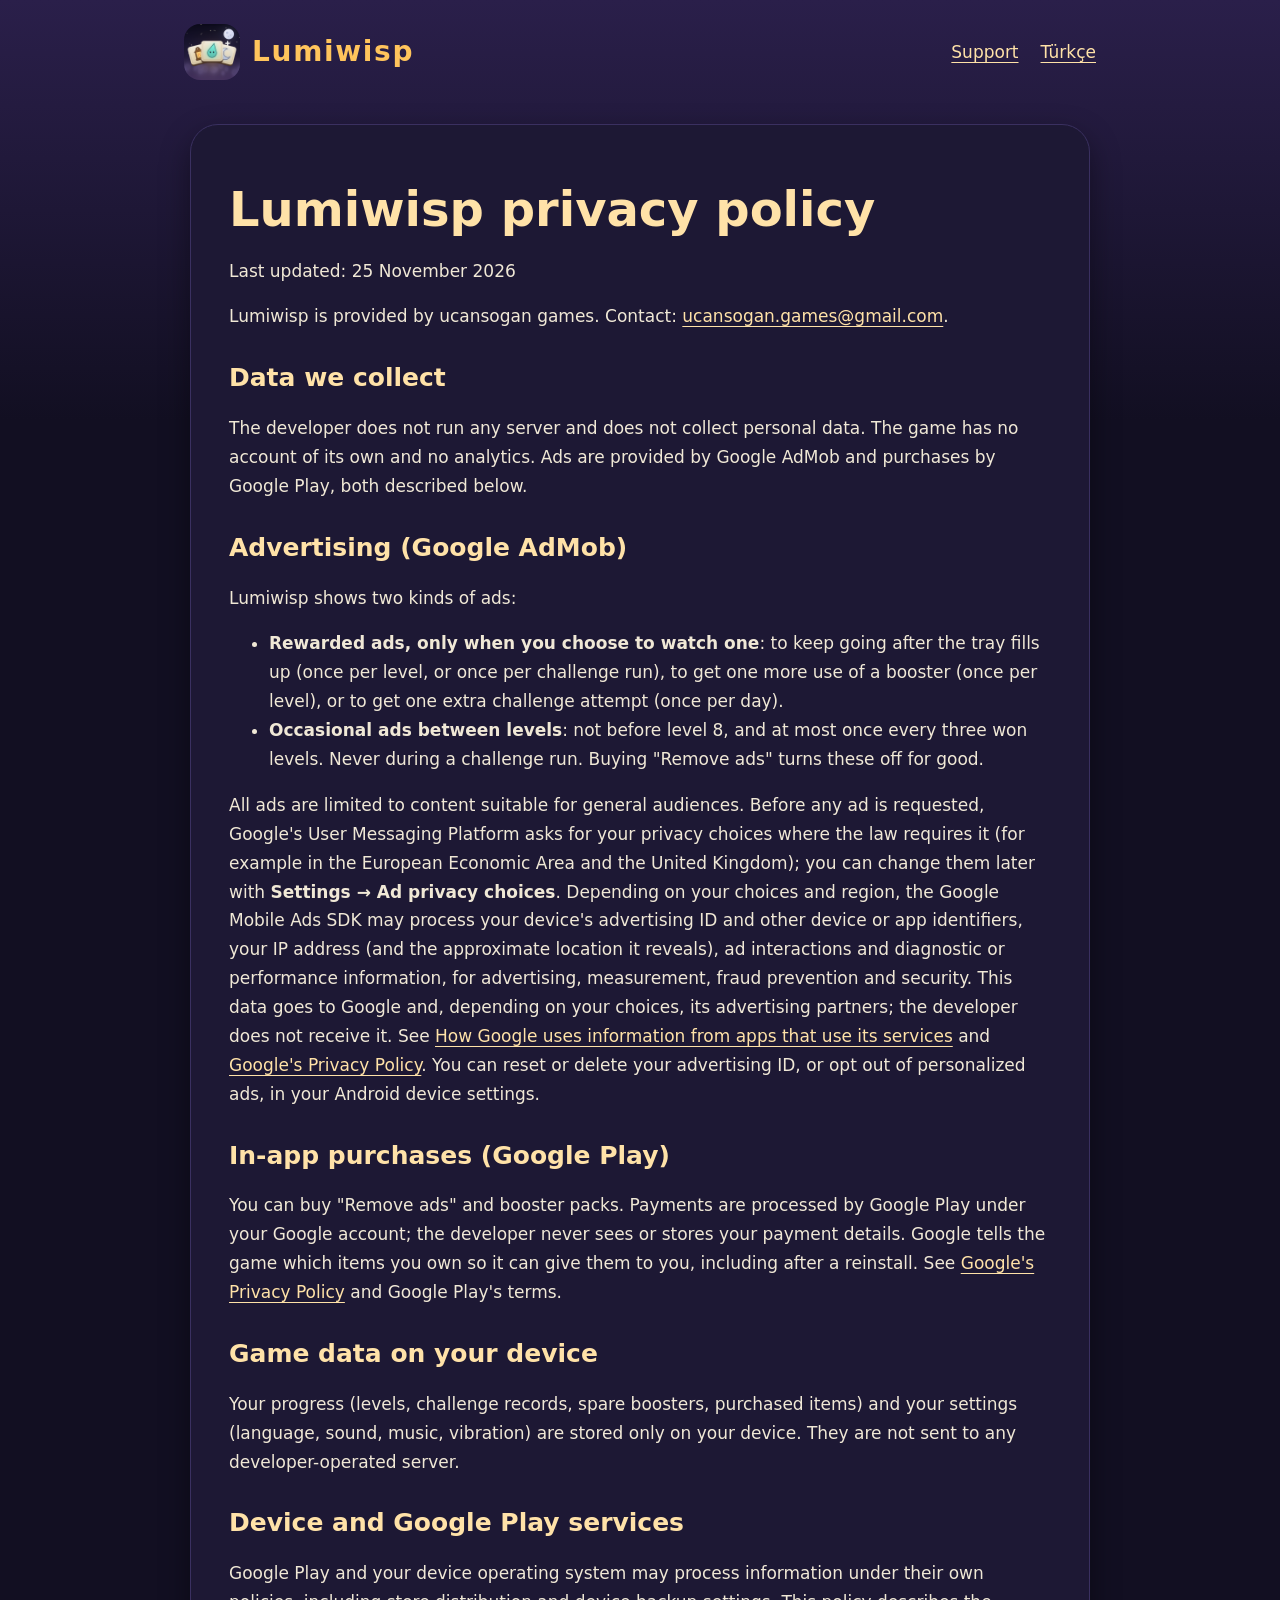
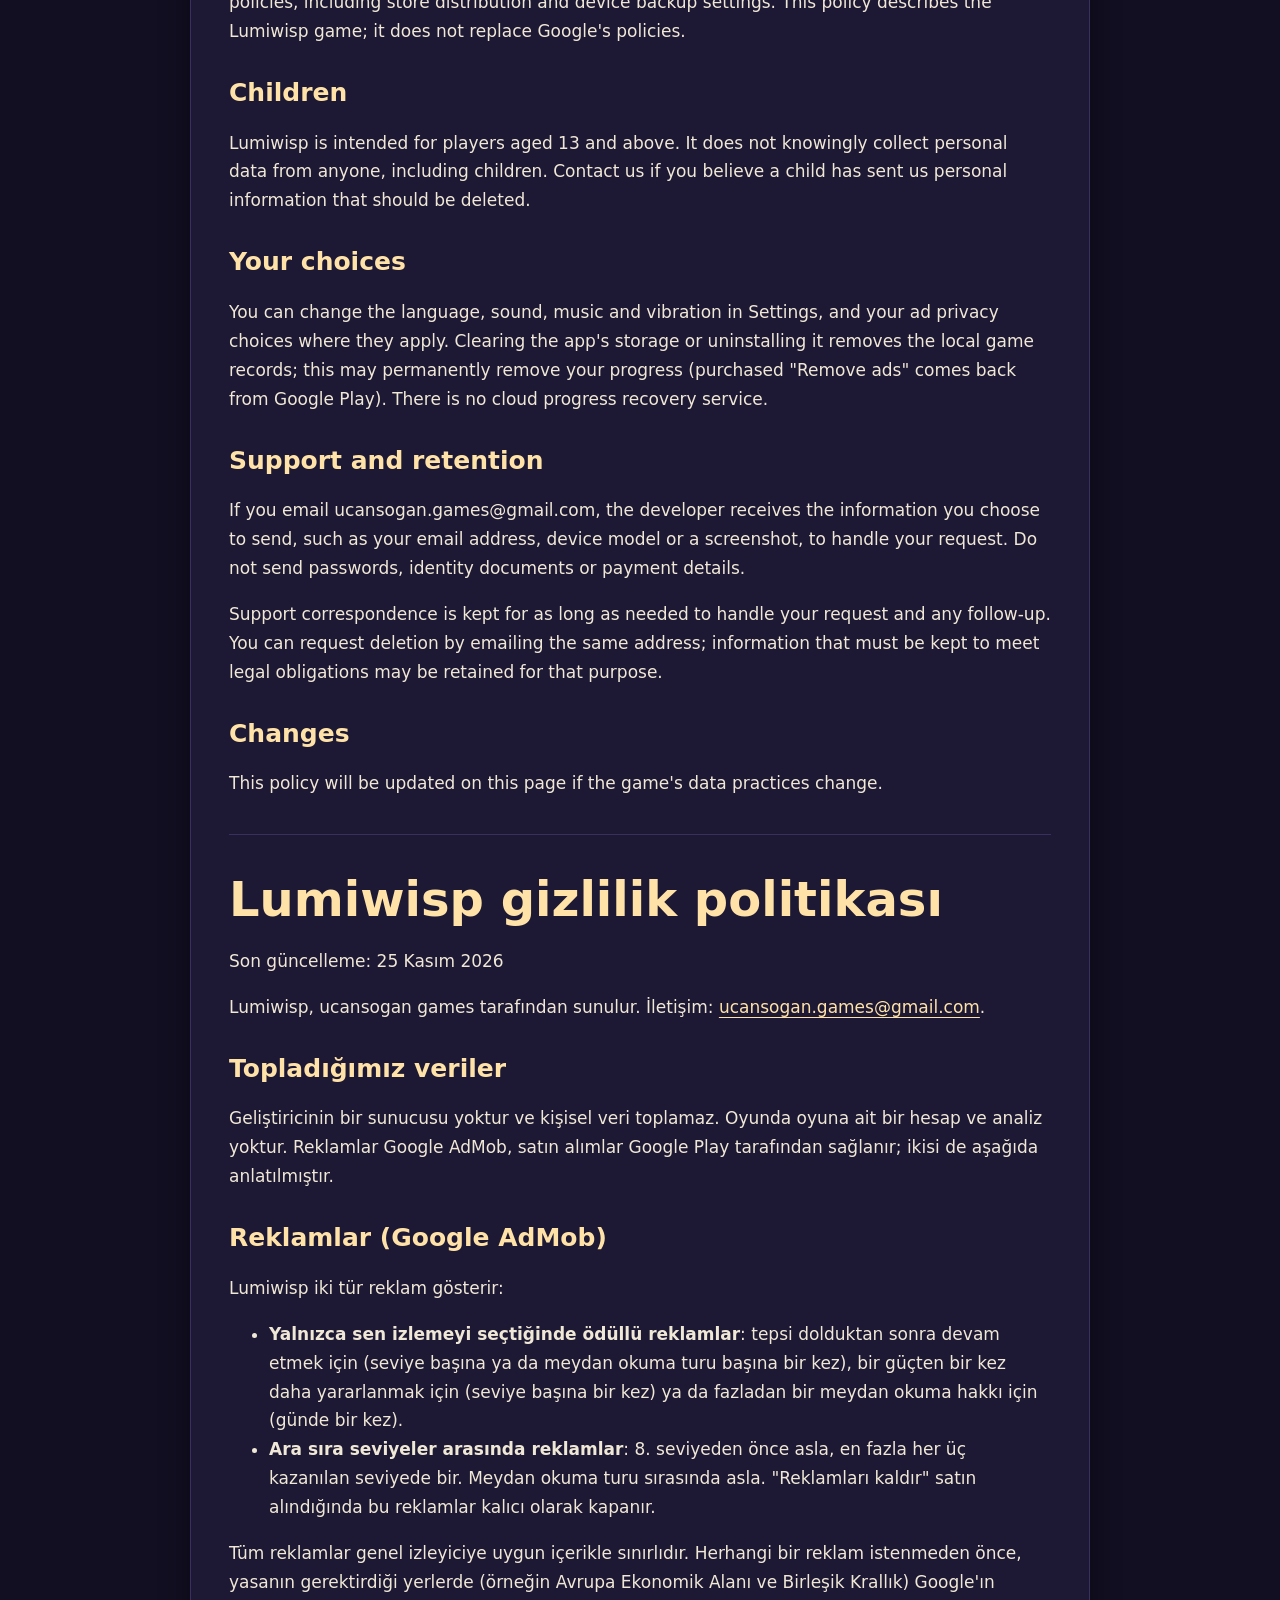
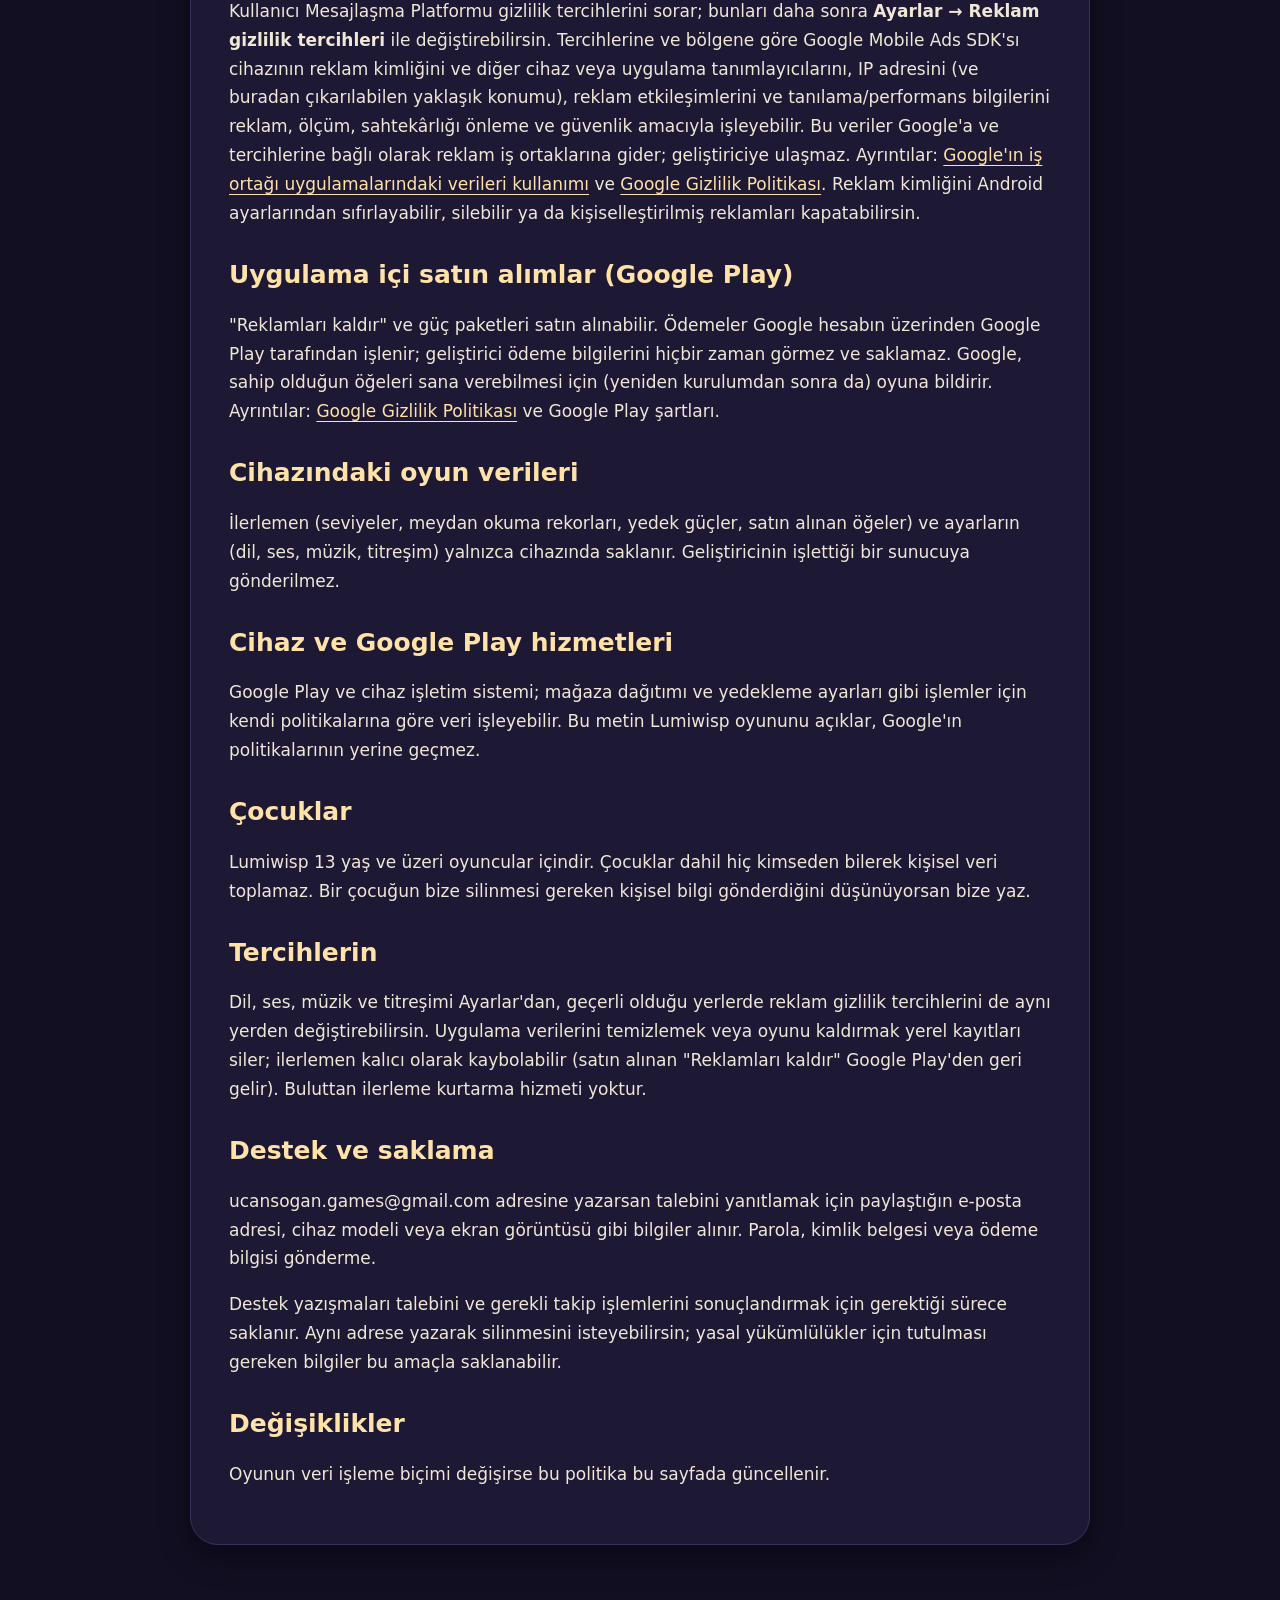
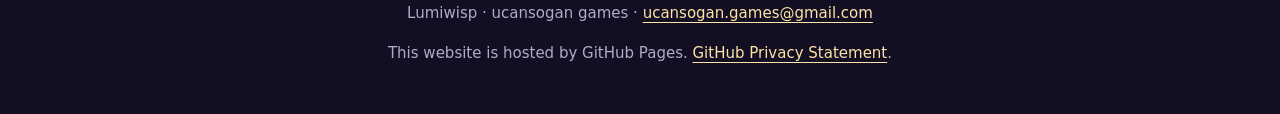
==== privacy.html @ 44077b7b "first commit" ====
<!doctype html>
<html lang="en"><head><meta charset="utf-8"><meta name="viewport" content="width=device-width,initial-scale=1"><title>Lumiwisp — Privacy Policy / Gizlilik</title><link rel="stylesheet" href="styles.css"><link rel="icon" type="image/png" href="icon.png"></head>
<body><header><a class="brand" href="index.html"><img src="icon.png" alt="" width="56" height="56">Lumiwisp</a><nav aria-label="Main"><a href="index.html">Support</a><a href="#turkce" lang="tr">Türkçe</a></nav></header><main>

<h1>Lumiwisp privacy policy</h1><p>Last updated: 25 November 2026</p>
<p>Lumiwisp is provided by ucansogan games. Contact: <a href="mailto:ucansogan.games@gmail.com">ucansogan.games@gmail.com</a>.</p>
<h2>Data we collect</h2><p>The developer does not run any server and does not collect personal data. The game has no account of its own and no analytics. Ads are provided by Google AdMob and purchases by Google Play, both described below.</p>
<h2>Advertising (Google AdMob)</h2><p>Lumiwisp shows two kinds of ads:</p>
<ul><li><strong>Rewarded ads, only when you choose to watch one</strong>: to keep going after the tray fills up (once per level, or once per challenge run), to get one more use of a booster (once per level), or to get one extra challenge attempt (once per day).</li>
<li><strong>Occasional ads between levels</strong>: not before level 8, and at most once every three won levels. Never during a challenge run. Buying "Remove ads" turns these off for good.</li></ul>
<p>All ads are limited to content suitable for general audiences. Before any ad is requested, Google's User Messaging Platform asks for your privacy choices where the law requires it (for example in the European Economic Area and the United Kingdom); you can change them later with <strong>Settings → Ad privacy choices</strong>. Depending on your choices and region, the Google Mobile Ads SDK may process your device's advertising ID and other device or app identifiers, your IP address (and the approximate location it reveals), ad interactions and diagnostic or performance information, for advertising, measurement, fraud prevention and security. This data goes to Google and, depending on your choices, its advertising partners; the developer does not receive it. See <a href="https://policies.google.com/technologies/partner-sites">How Google uses information from apps that use its services</a> and <a href="https://policies.google.com/privacy">Google's Privacy Policy</a>. You can reset or delete your advertising ID, or opt out of personalized ads, in your Android device settings.</p>
<h2>In-app purchases (Google Play)</h2><p>You can buy "Remove ads" and booster packs. Payments are processed by Google Play under your Google account; the developer never sees or stores your payment details. Google tells the game which items you own so it can give them to you, including after a reinstall. See <a href="https://policies.google.com/privacy">Google's Privacy Policy</a> and Google Play's terms.</p>
<h2>Game data on your device</h2><p>Your progress (levels, challenge records, spare boosters, purchased items) and your settings (language, sound, music, vibration) are stored only on your device. They are not sent to any developer-operated server.</p>
<h2>Device and Google Play services</h2><p>Google Play and your device operating system may process information under their own policies, including store distribution and device backup settings. This policy describes the Lumiwisp game; it does not replace Google's policies.</p>
<h2>Children</h2><p>Lumiwisp is intended for players aged 13 and above. It does not knowingly collect personal data from anyone, including children. Contact us if you believe a child has sent us personal information that should be deleted.</p>
<h2>Your choices</h2><p>You can change the language, sound, music and vibration in Settings, and your ad privacy choices where they apply. Clearing the app's storage or uninstalling it removes the local game records; this may permanently remove your progress (purchased "Remove ads" comes back from Google Play). There is no cloud progress recovery service.</p>
<h2>Support and retention</h2><p>If you email ucansogan.games@gmail.com, the developer receives the information you choose to send, such as your email address, device model or a screenshot, to handle your request. Do not send passwords, identity documents or payment details.</p>
<p>Support correspondence is kept for as long as needed to handle your request and any follow-up. You can request deletion by emailing the same address; information that must be kept to meet legal obligations may be retained for that purpose.</p>
<h2>Changes</h2><p>This policy will be updated on this page if the game's data practices change.</p>
<hr>
<section id="turkce" lang="tr"><h1>Lumiwisp gizlilik politikası</h1><p>Son güncelleme: 25 Kasım 2026</p>
<p>Lumiwisp, ucansogan games tarafından sunulur. İletişim: <a href="mailto:ucansogan.games@gmail.com">ucansogan.games@gmail.com</a>.</p>
<h2>Topladığımız veriler</h2><p>Geliştiricinin bir sunucusu yoktur ve kişisel veri toplamaz. Oyunda oyuna ait bir hesap ve analiz yoktur. Reklamlar Google AdMob, satın alımlar Google Play tarafından sağlanır; ikisi de aşağıda anlatılmıştır.</p>
<h2>Reklamlar (Google AdMob)</h2><p>Lumiwisp iki tür reklam gösterir:</p>
<ul><li><strong>Yalnızca sen izlemeyi seçtiğinde ödüllü reklamlar</strong>: tepsi dolduktan sonra devam etmek için (seviye başına ya da meydan okuma turu başına bir kez), bir güçten bir kez daha yararlanmak için (seviye başına bir kez) ya da fazladan bir meydan okuma hakkı için (günde bir kez).</li>
<li><strong>Ara sıra seviyeler arasında reklamlar</strong>: 8. seviyeden önce asla, en fazla her üç kazanılan seviyede bir. Meydan okuma turu sırasında asla. "Reklamları kaldır" satın alındığında bu reklamlar kalıcı olarak kapanır.</li></ul>
<p>Tüm reklamlar genel izleyiciye uygun içerikle sınırlıdır. Herhangi bir reklam istenmeden önce, yasanın gerektirdiği yerlerde (örneğin Avrupa Ekonomik Alanı ve Birleşik Krallık) Google'ın Kullanıcı Mesajlaşma Platformu gizlilik tercihlerini sorar; bunları daha sonra <strong>Ayarlar → Reklam gizlilik tercihleri</strong> ile değiştirebilirsin. Tercihlerine ve bölgene göre Google Mobile Ads SDK'sı cihazının reklam kimliğini ve diğer cihaz veya uygulama tanımlayıcılarını, IP adresini (ve buradan çıkarılabilen yaklaşık konumu), reklam etkileşimlerini ve tanılama/performans bilgilerini reklam, ölçüm, sahtekârlığı önleme ve güvenlik amacıyla işleyebilir. Bu veriler Google'a ve tercihlerine bağlı olarak reklam iş ortaklarına gider; geliştiriciye ulaşmaz. Ayrıntılar: <a href="https://policies.google.com/technologies/partner-sites?hl=tr">Google'ın iş ortağı uygulamalarındaki verileri kullanımı</a> ve <a href="https://policies.google.com/privacy?hl=tr">Google Gizlilik Politikası</a>. Reklam kimliğini Android ayarlarından sıfırlayabilir, silebilir ya da kişiselleştirilmiş reklamları kapatabilirsin.</p>
<h2>Uygulama içi satın alımlar (Google Play)</h2><p>"Reklamları kaldır" ve güç paketleri satın alınabilir. Ödemeler Google hesabın üzerinden Google Play tarafından işlenir; geliştirici ödeme bilgilerini hiçbir zaman görmez ve saklamaz. Google, sahip olduğun öğeleri sana verebilmesi için (yeniden kurulumdan sonra da) oyuna bildirir. Ayrıntılar: <a href="https://policies.google.com/privacy?hl=tr">Google Gizlilik Politikası</a> ve Google Play şartları.</p>
<h2>Cihazındaki oyun verileri</h2><p>İlerlemen (seviyeler, meydan okuma rekorları, yedek güçler, satın alınan öğeler) ve ayarların (dil, ses, müzik, titreşim) yalnızca cihazında saklanır. Geliştiricinin işlettiği bir sunucuya gönderilmez.</p>
<h2>Cihaz ve Google Play hizmetleri</h2><p>Google Play ve cihaz işletim sistemi; mağaza dağıtımı ve yedekleme ayarları gibi işlemler için kendi politikalarına göre veri işleyebilir. Bu metin Lumiwisp oyununu açıklar, Google'ın politikalarının yerine geçmez.</p>
<h2>Çocuklar</h2><p>Lumiwisp 13 yaş ve üzeri oyuncular içindir. Çocuklar dahil hiç kimseden bilerek kişisel veri toplamaz. Bir çocuğun bize silinmesi gereken kişisel bilgi gönderdiğini düşünüyorsan bize yaz.</p>
<h2>Tercihlerin</h2><p>Dil, ses, müzik ve titreşimi Ayarlar'dan, geçerli olduğu yerlerde reklam gizlilik tercihlerini de aynı yerden değiştirebilirsin. Uygulama verilerini temizlemek veya oyunu kaldırmak yerel kayıtları siler; ilerlemen kalıcı olarak kaybolabilir (satın alınan "Reklamları kaldır" Google Play'den geri gelir). Buluttan ilerleme kurtarma hizmeti yoktur.</p>
<h2>Destek ve saklama</h2><p>ucansogan.games@gmail.com adresine yazarsan talebini yanıtlamak için paylaştığın e-posta adresi, cihaz modeli veya ekran görüntüsü gibi bilgiler alınır. Parola, kimlik belgesi veya ödeme bilgisi gönderme.</p>
<p>Destek yazışmaları talebini ve gerekli takip işlemlerini sonuçlandırmak için gerektiği sürece saklanır. Aynı adrese yazarak silinmesini isteyebilirsin; yasal yükümlülükler için tutulması gereken bilgiler bu amaçla saklanabilir.</p>
<h2>Değişiklikler</h2><p>Oyunun veri işleme biçimi değişirse bu politika bu sayfada güncellenir.</p></section>
</main><footer><p>Lumiwisp · ucansogan games · <a href="mailto:ucansogan.games@gmail.com">ucansogan.games@gmail.com</a></p><p>This website is hosted by GitHub Pages. <a href="https://docs.github.com/en/site-policy/privacy-policies/github-general-privacy-statement">GitHub Privacy Statement</a>.</p></footer></body></html>
---- styles.css ----
:root{color-scheme:dark;--ink:#f0e8d6;--lantern:#ffc45c;--light:#ffe2a8;--wisp:#6fe3d0;--night:#120f22;--dusk:#2a1f4a;--panel:#1d1834}
*{box-sizing:border-box}
body{margin:0;background:linear-gradient(180deg,var(--dusk),var(--night) 420px) var(--night);color:var(--ink);font:17px/1.7 system-ui,-apple-system,BlinkMacSystemFont,"Segoe UI",sans-serif}
a{color:var(--light);text-underline-offset:4px}
a:focus-visible{outline:3px solid var(--light);outline-offset:5px;border-radius:3px}
header{max-width:960px;margin:auto;padding:24px;display:flex;justify-content:space-between;align-items:center;gap:20px;flex-wrap:wrap}
.brand{display:flex;align-items:center;gap:12px;text-decoration:none;font-size:28px;font-weight:800;letter-spacing:.06em;color:var(--lantern)}
.brand img{width:56px;height:56px;border-radius:16px}
nav{display:flex;gap:22px;flex-wrap:wrap}
main{max-width:900px;margin:20px auto 56px;padding:38px;background:var(--panel);border:1px solid #3a3060;border-radius:28px;box-shadow:0 12px 30px #0006}
.hero{text-align:center;padding:24px 0}
.hero img{width:176px;height:176px;border-radius:36px;box-shadow:0 0 44px #6fe3d044}
.eyebrow{font-size:14px;letter-spacing:.1em;font-weight:750;text-transform:uppercase;color:var(--wisp)}
h1,h2{line-height:1.2;color:var(--light)}
h1{font-size:clamp(32px,6vw,48px);margin:18px 0}
h2{font-size:25px;margin-top:32px}
.lead{font-size:21px;max-width:620px;margin:0 auto 24px}
.button{display:inline-block;margin:8px;padding:12px 24px;background:var(--lantern);color:var(--night);border-radius:16px;box-shadow:0 5px 0 #a8742a;font-weight:750;text-decoration:none}
.button.secondary{background:var(--dusk);color:var(--ink);box-shadow:0 5px 0 #17102e}
.note{background:#2a2348;border-left:4px solid var(--lantern);padding:16px 20px;border-radius:12px}
footer{max-width:900px;padding:0 24px 32px;margin:auto;text-align:center;color:#b2a9cc;font-size:15px}
hr{border:0;border-top:1px solid #3a3060;margin:36px 0}
html{scroll-behavior:smooth}
@media(prefers-reduced-motion:reduce){html{scroll-behavior:auto}}
@media(max-width:600px){header{padding:18px}main{margin:10px 12px 32px;padding:24px 20px;border-radius:22px}.hero{padding-top:12px}.brand{font-size:25px}nav{gap:15px}}
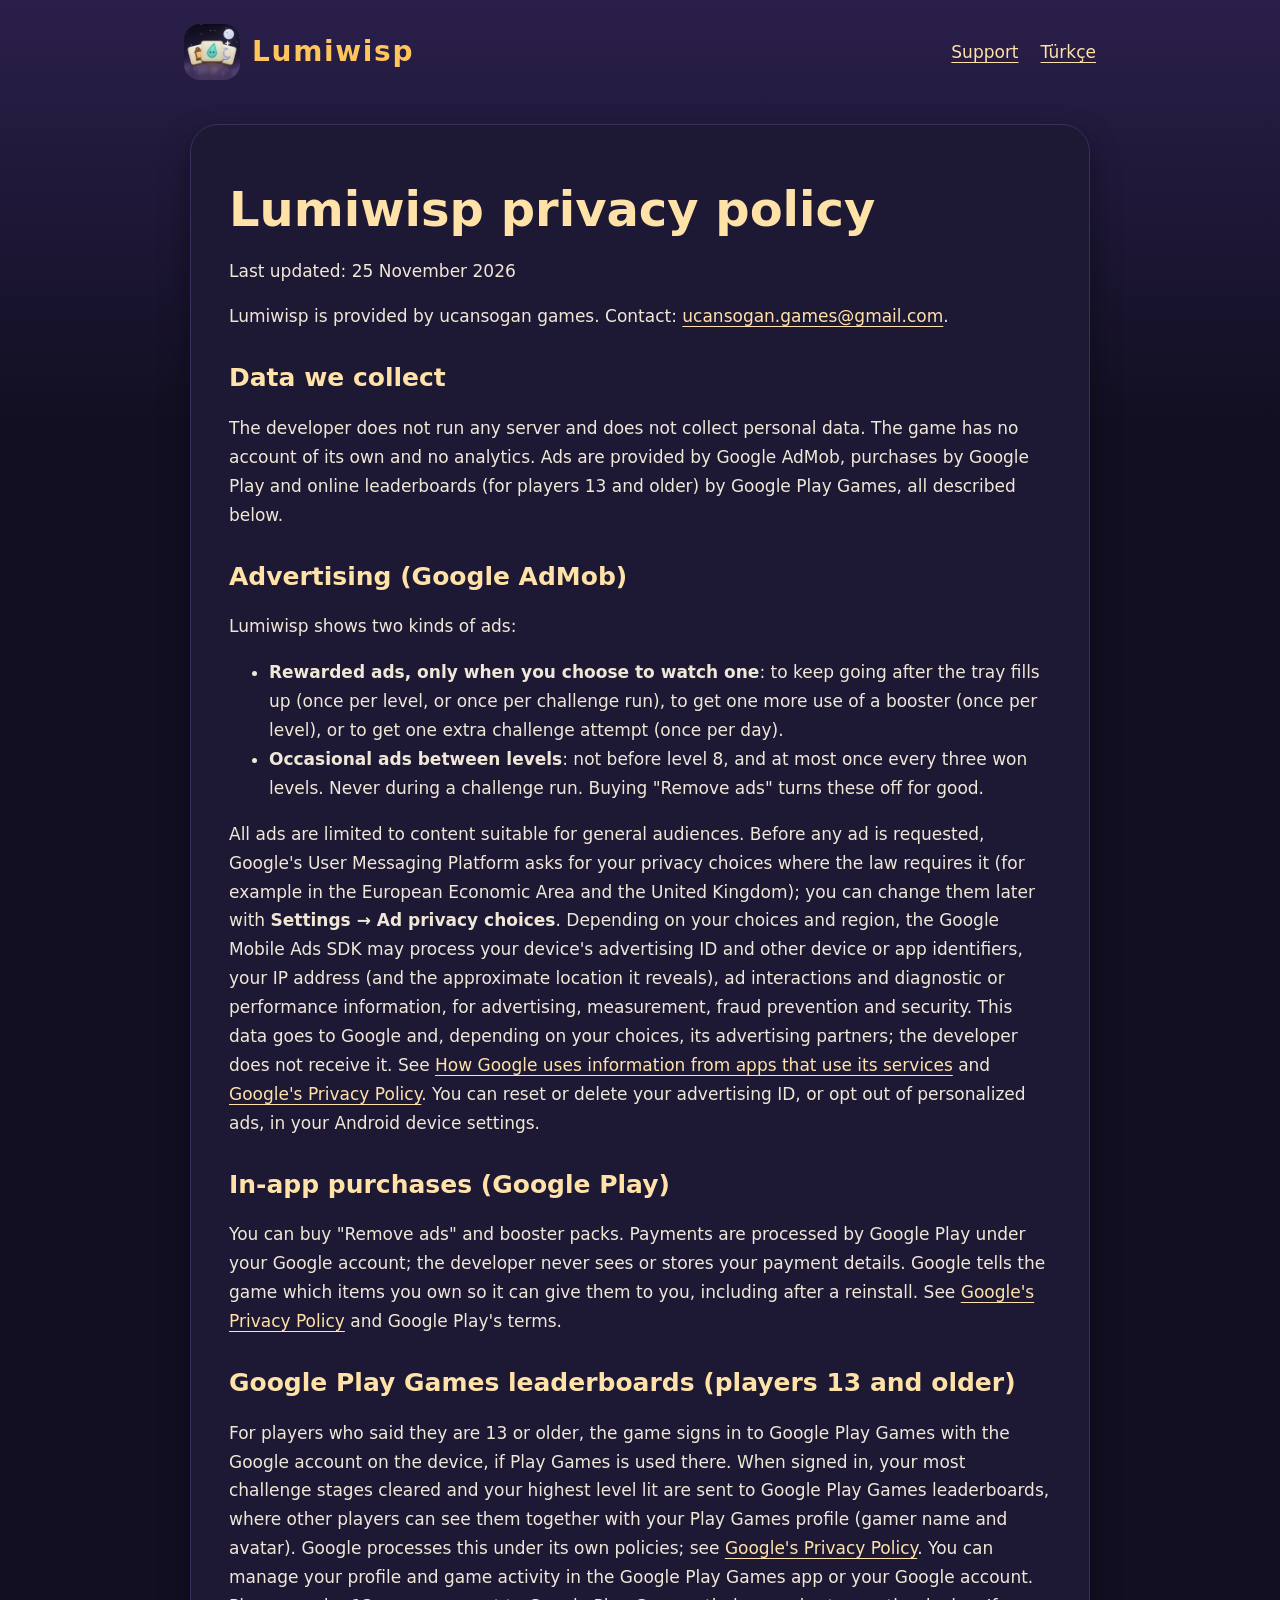
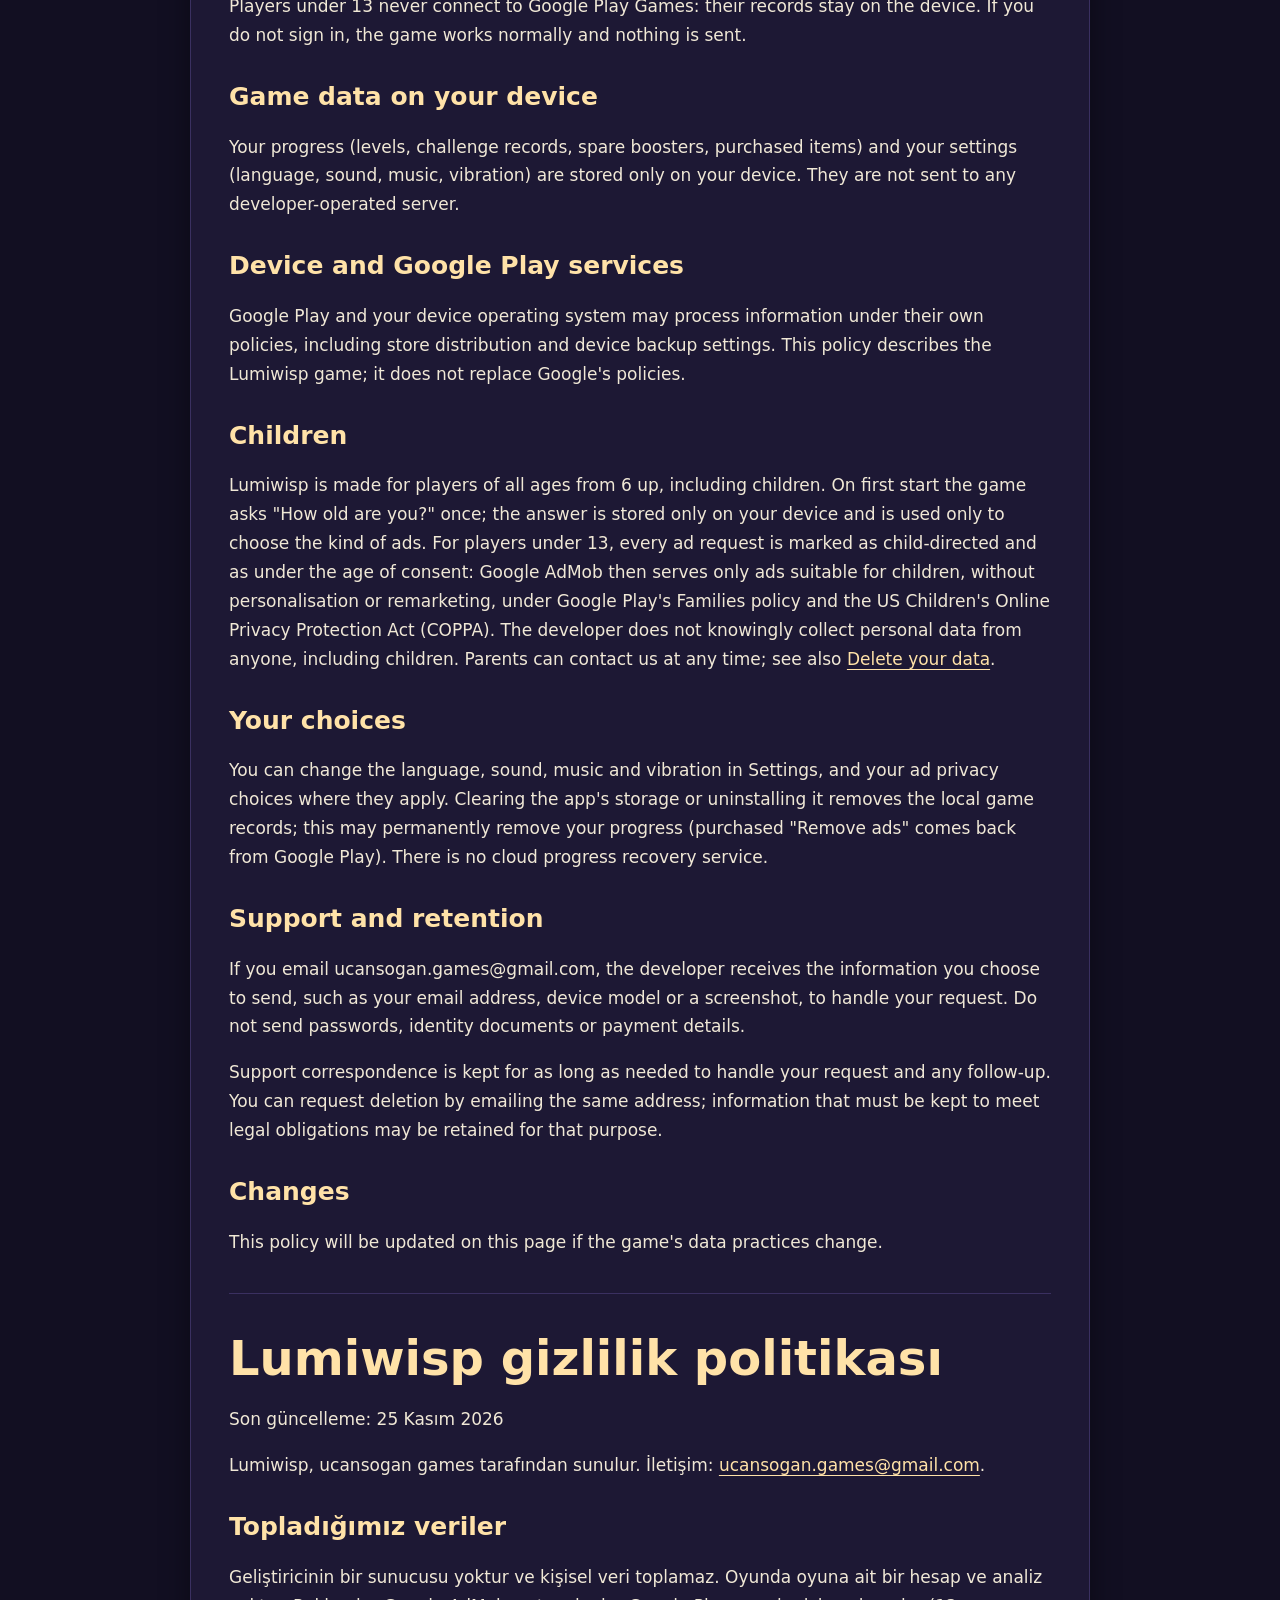
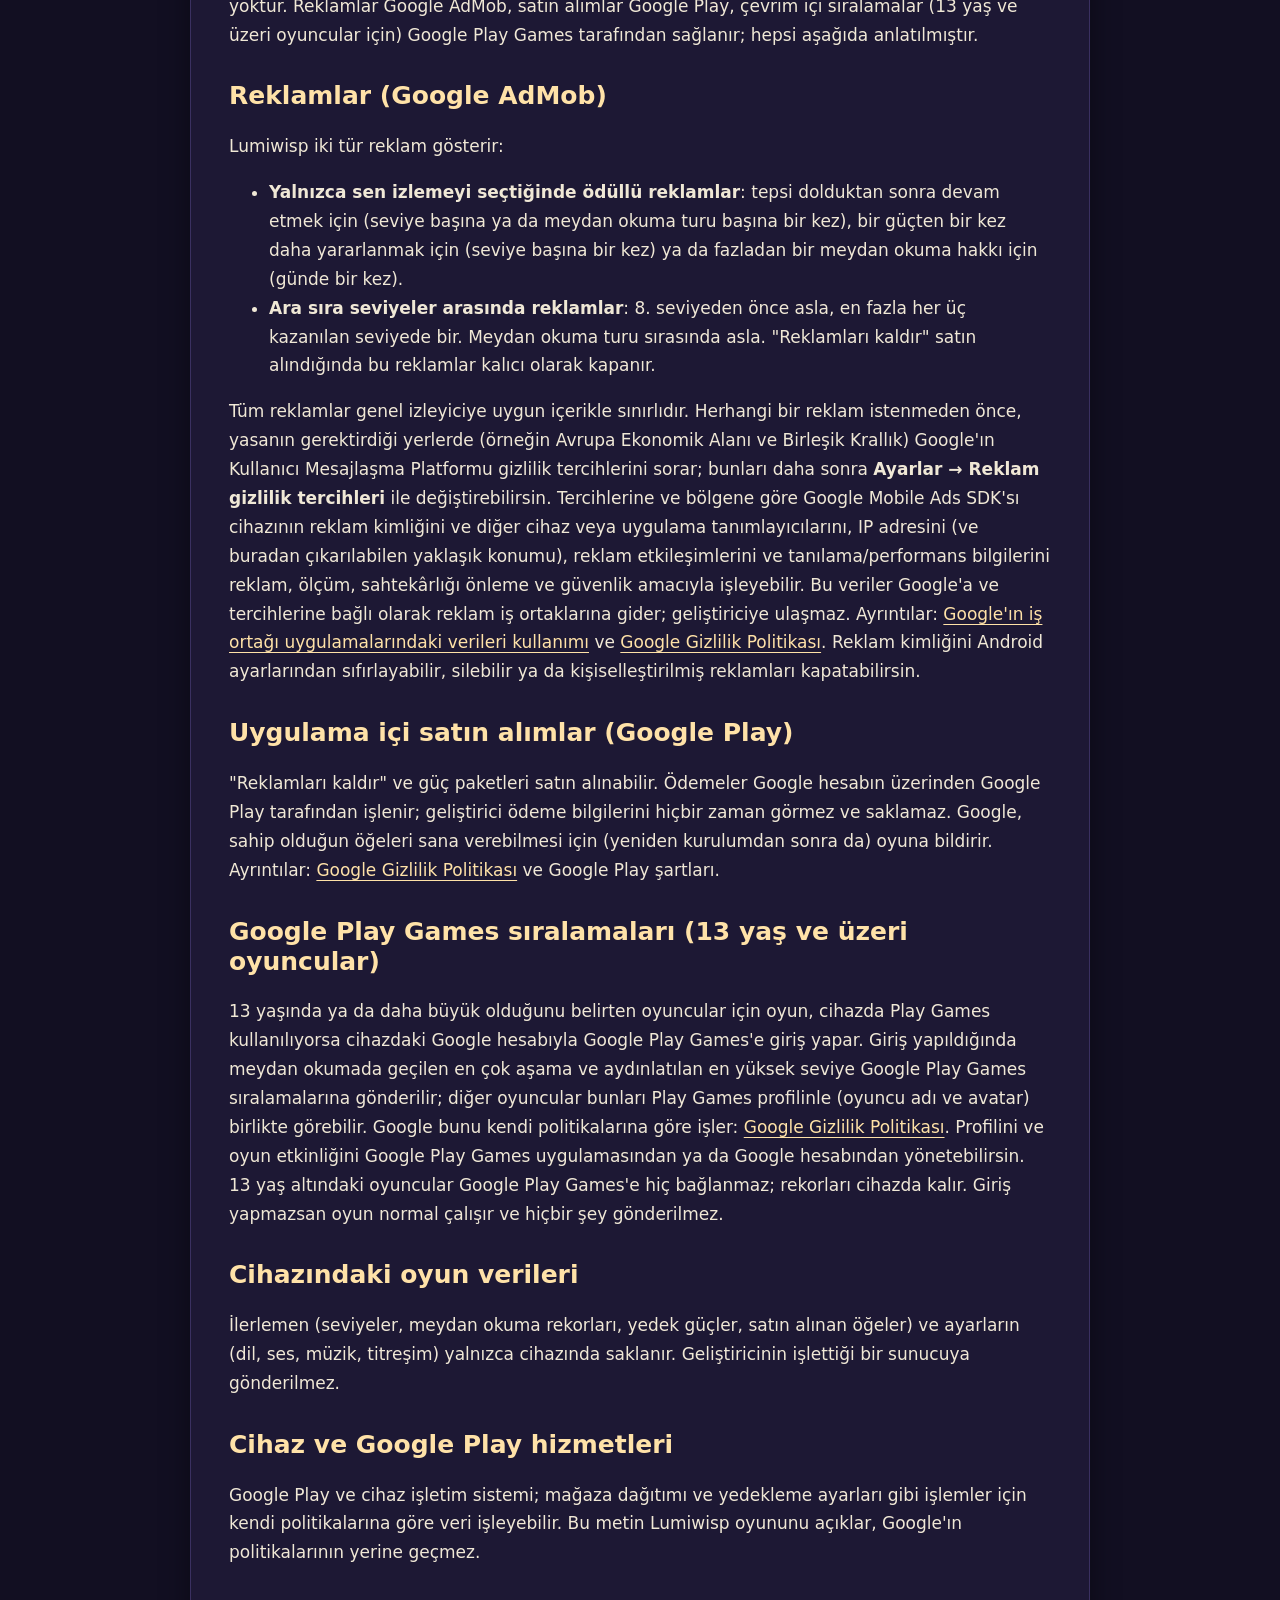
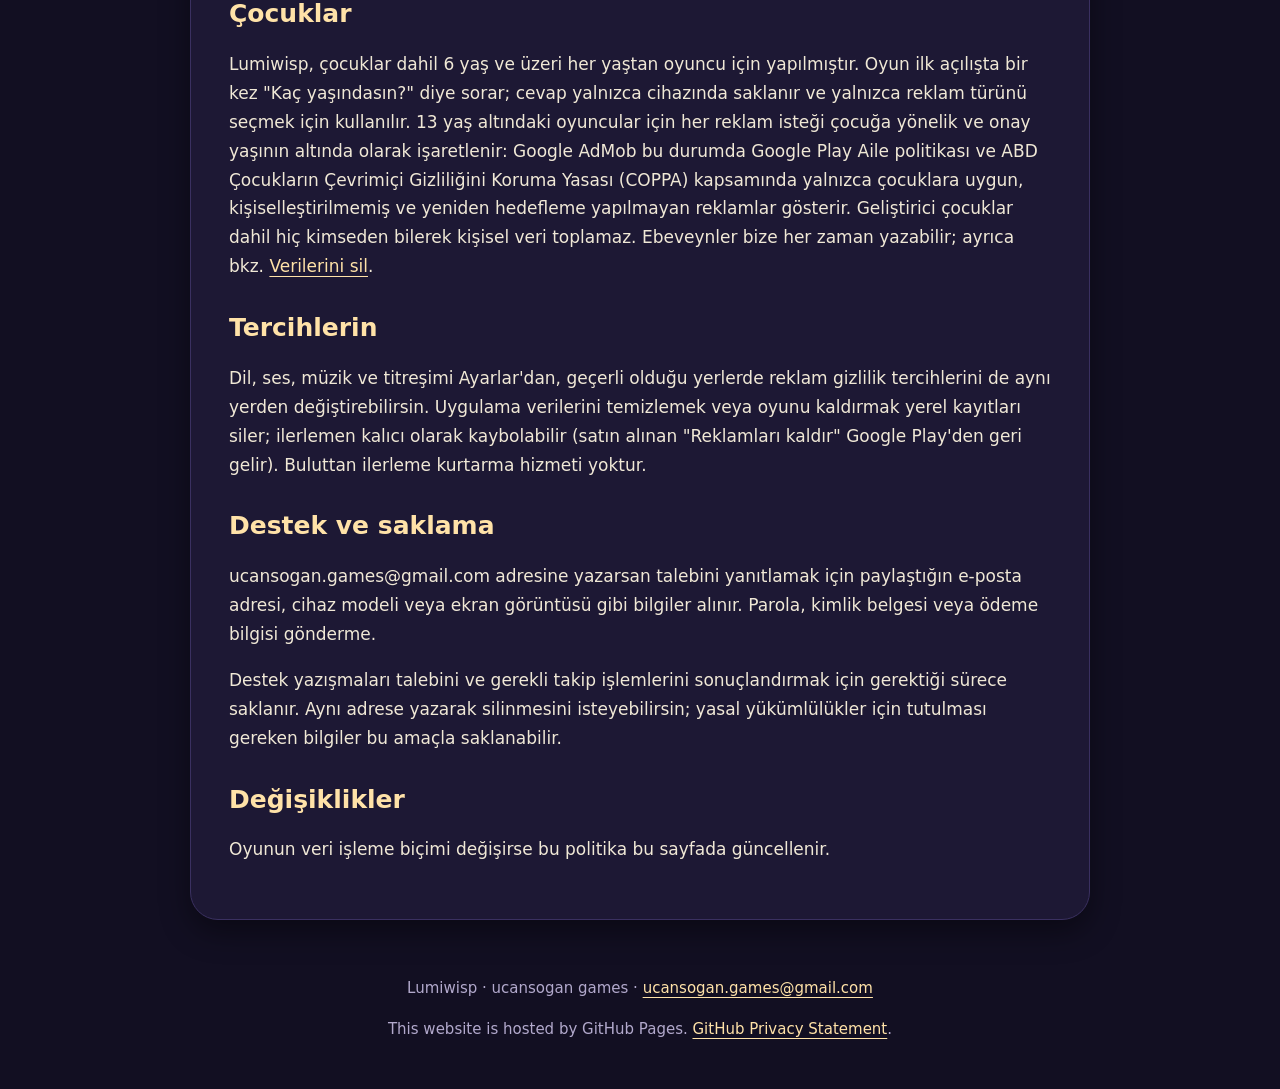
==== commit 0a9a478a: "update" ====
--- a/privacy.html
+++ b/privacy.html
@@ -4,15 +4,16 @@
 
 <h1>Lumiwisp privacy policy</h1><p>Last updated: 25 November 2026</p>
 <p>Lumiwisp is provided by ucansogan games. Contact: <a href="mailto:ucansogan.games@gmail.com">ucansogan.games@gmail.com</a>.</p>
-<h2>Data we collect</h2><p>The developer does not run any server and does not collect personal data. The game has no account of its own and no analytics. Ads are provided by Google AdMob and purchases by Google Play, both described below.</p>
+<h2>Data we collect</h2><p>The developer does not run any server and does not collect personal data. The game has no account of its own and no analytics. Ads are provided by Google AdMob, purchases by Google Play and online leaderboards (for players 13 and older) by Google Play Games, all described below.</p>
 <h2>Advertising (Google AdMob)</h2><p>Lumiwisp shows two kinds of ads:</p>
 <ul><li><strong>Rewarded ads, only when you choose to watch one</strong>: to keep going after the tray fills up (once per level, or once per challenge run), to get one more use of a booster (once per level), or to get one extra challenge attempt (once per day).</li>
 <li><strong>Occasional ads between levels</strong>: not before level 8, and at most once every three won levels. Never during a challenge run. Buying "Remove ads" turns these off for good.</li></ul>
 <p>All ads are limited to content suitable for general audiences. Before any ad is requested, Google's User Messaging Platform asks for your privacy choices where the law requires it (for example in the European Economic Area and the United Kingdom); you can change them later with <strong>Settings → Ad privacy choices</strong>. Depending on your choices and region, the Google Mobile Ads SDK may process your device's advertising ID and other device or app identifiers, your IP address (and the approximate location it reveals), ad interactions and diagnostic or performance information, for advertising, measurement, fraud prevention and security. This data goes to Google and, depending on your choices, its advertising partners; the developer does not receive it. See <a href="https://policies.google.com/technologies/partner-sites">How Google uses information from apps that use its services</a> and <a href="https://policies.google.com/privacy">Google's Privacy Policy</a>. You can reset or delete your advertising ID, or opt out of personalized ads, in your Android device settings.</p>
 <h2>In-app purchases (Google Play)</h2><p>You can buy "Remove ads" and booster packs. Payments are processed by Google Play under your Google account; the developer never sees or stores your payment details. Google tells the game which items you own so it can give them to you, including after a reinstall. See <a href="https://policies.google.com/privacy">Google's Privacy Policy</a> and Google Play's terms.</p>
+<h2>Google Play Games leaderboards (players 13 and older)</h2><p>For players who said they are 13 or older, the game signs in to Google Play Games with the Google account on the device, if Play Games is used there. When signed in, your most challenge stages cleared and your highest level lit are sent to Google Play Games leaderboards, where other players can see them together with your Play Games profile (gamer name and avatar). Google processes this under its own policies; see <a href="https://policies.google.com/privacy">Google's Privacy Policy</a>. You can manage your profile and game activity in the Google Play Games app or your Google account. Players under 13 never connect to Google Play Games: their records stay on the device. If you do not sign in, the game works normally and nothing is sent.</p>
 <h2>Game data on your device</h2><p>Your progress (levels, challenge records, spare boosters, purchased items) and your settings (language, sound, music, vibration) are stored only on your device. They are not sent to any developer-operated server.</p>
 <h2>Device and Google Play services</h2><p>Google Play and your device operating system may process information under their own policies, including store distribution and device backup settings. This policy describes the Lumiwisp game; it does not replace Google's policies.</p>
-<h2>Children</h2><p>Lumiwisp is intended for players aged 13 and above. It does not knowingly collect personal data from anyone, including children. Contact us if you believe a child has sent us personal information that should be deleted.</p>
+<h2>Children</h2><p>Lumiwisp is made for players of all ages from 6 up, including children. On first start the game asks "How old are you?" once; the answer is stored only on your device and is used only to choose the kind of ads. For players under 13, every ad request is marked as child-directed and as under the age of consent: Google AdMob then serves only ads suitable for children, without personalisation or remarketing, under Google Play's Families policy and the US Children's Online Privacy Protection Act (COPPA). The developer does not knowingly collect personal data from anyone, including children. Parents can contact us at any time; see also <a href="delete-data.html">Delete your data</a>.</p>
 <h2>Your choices</h2><p>You can change the language, sound, music and vibration in Settings, and your ad privacy choices where they apply. Clearing the app's storage or uninstalling it removes the local game records; this may permanently remove your progress (purchased "Remove ads" comes back from Google Play). There is no cloud progress recovery service.</p>
 <h2>Support and retention</h2><p>If you email ucansogan.games@gmail.com, the developer receives the information you choose to send, such as your email address, device model or a screenshot, to handle your request. Do not send passwords, identity documents or payment details.</p>
 <p>Support correspondence is kept for as long as needed to handle your request and any follow-up. You can request deletion by emailing the same address; information that must be kept to meet legal obligations may be retained for that purpose.</p>
@@ -20,15 +21,16 @@
 <hr>
 <section id="turkce" lang="tr"><h1>Lumiwisp gizlilik politikası</h1><p>Son güncelleme: 25 Kasım 2026</p>
 <p>Lumiwisp, ucansogan games tarafından sunulur. İletişim: <a href="mailto:ucansogan.games@gmail.com">ucansogan.games@gmail.com</a>.</p>
-<h2>Topladığımız veriler</h2><p>Geliştiricinin bir sunucusu yoktur ve kişisel veri toplamaz. Oyunda oyuna ait bir hesap ve analiz yoktur. Reklamlar Google AdMob, satın alımlar Google Play tarafından sağlanır; ikisi de aşağıda anlatılmıştır.</p>
+<h2>Topladığımız veriler</h2><p>Geliştiricinin bir sunucusu yoktur ve kişisel veri toplamaz. Oyunda oyuna ait bir hesap ve analiz yoktur. Reklamlar Google AdMob, satın alımlar Google Play, çevrim içi sıralamalar (13 yaş ve üzeri oyuncular için) Google Play Games tarafından sağlanır; hepsi aşağıda anlatılmıştır.</p>
 <h2>Reklamlar (Google AdMob)</h2><p>Lumiwisp iki tür reklam gösterir:</p>
 <ul><li><strong>Yalnızca sen izlemeyi seçtiğinde ödüllü reklamlar</strong>: tepsi dolduktan sonra devam etmek için (seviye başına ya da meydan okuma turu başına bir kez), bir güçten bir kez daha yararlanmak için (seviye başına bir kez) ya da fazladan bir meydan okuma hakkı için (günde bir kez).</li>
 <li><strong>Ara sıra seviyeler arasında reklamlar</strong>: 8. seviyeden önce asla, en fazla her üç kazanılan seviyede bir. Meydan okuma turu sırasında asla. "Reklamları kaldır" satın alındığında bu reklamlar kalıcı olarak kapanır.</li></ul>
 <p>Tüm reklamlar genel izleyiciye uygun içerikle sınırlıdır. Herhangi bir reklam istenmeden önce, yasanın gerektirdiği yerlerde (örneğin Avrupa Ekonomik Alanı ve Birleşik Krallık) Google'ın Kullanıcı Mesajlaşma Platformu gizlilik tercihlerini sorar; bunları daha sonra <strong>Ayarlar → Reklam gizlilik tercihleri</strong> ile değiştirebilirsin. Tercihlerine ve bölgene göre Google Mobile Ads SDK'sı cihazının reklam kimliğini ve diğer cihaz veya uygulama tanımlayıcılarını, IP adresini (ve buradan çıkarılabilen yaklaşık konumu), reklam etkileşimlerini ve tanılama/performans bilgilerini reklam, ölçüm, sahtekârlığı önleme ve güvenlik amacıyla işleyebilir. Bu veriler Google'a ve tercihlerine bağlı olarak reklam iş ortaklarına gider; geliştiriciye ulaşmaz. Ayrıntılar: <a href="https://policies.google.com/technologies/partner-sites?hl=tr">Google'ın iş ortağı uygulamalarındaki verileri kullanımı</a> ve <a href="https://policies.google.com/privacy?hl=tr">Google Gizlilik Politikası</a>. Reklam kimliğini Android ayarlarından sıfırlayabilir, silebilir ya da kişiselleştirilmiş reklamları kapatabilirsin.</p>
 <h2>Uygulama içi satın alımlar (Google Play)</h2><p>"Reklamları kaldır" ve güç paketleri satın alınabilir. Ödemeler Google hesabın üzerinden Google Play tarafından işlenir; geliştirici ödeme bilgilerini hiçbir zaman görmez ve saklamaz. Google, sahip olduğun öğeleri sana verebilmesi için (yeniden kurulumdan sonra da) oyuna bildirir. Ayrıntılar: <a href="https://policies.google.com/privacy?hl=tr">Google Gizlilik Politikası</a> ve Google Play şartları.</p>
+<h2>Google Play Games sıralamaları (13 yaş ve üzeri oyuncular)</h2><p>13 yaşında ya da daha büyük olduğunu belirten oyuncular için oyun, cihazda Play Games kullanılıyorsa cihazdaki Google hesabıyla Google Play Games'e giriş yapar. Giriş yapıldığında meydan okumada geçilen en çok aşama ve aydınlatılan en yüksek seviye Google Play Games sıralamalarına gönderilir; diğer oyuncular bunları Play Games profilinle (oyuncu adı ve avatar) birlikte görebilir. Google bunu kendi politikalarına göre işler: <a href="https://policies.google.com/privacy?hl=tr">Google Gizlilik Politikası</a>. Profilini ve oyun etkinliğini Google Play Games uygulamasından ya da Google hesabından yönetebilirsin. 13 yaş altındaki oyuncular Google Play Games'e hiç bağlanmaz; rekorları cihazda kalır. Giriş yapmazsan oyun normal çalışır ve hiçbir şey gönderilmez.</p>
 <h2>Cihazındaki oyun verileri</h2><p>İlerlemen (seviyeler, meydan okuma rekorları, yedek güçler, satın alınan öğeler) ve ayarların (dil, ses, müzik, titreşim) yalnızca cihazında saklanır. Geliştiricinin işlettiği bir sunucuya gönderilmez.</p>
 <h2>Cihaz ve Google Play hizmetleri</h2><p>Google Play ve cihaz işletim sistemi; mağaza dağıtımı ve yedekleme ayarları gibi işlemler için kendi politikalarına göre veri işleyebilir. Bu metin Lumiwisp oyununu açıklar, Google'ın politikalarının yerine geçmez.</p>
-<h2>Çocuklar</h2><p>Lumiwisp 13 yaş ve üzeri oyuncular içindir. Çocuklar dahil hiç kimseden bilerek kişisel veri toplamaz. Bir çocuğun bize silinmesi gereken kişisel bilgi gönderdiğini düşünüyorsan bize yaz.</p>
+<h2>Çocuklar</h2><p>Lumiwisp, çocuklar dahil 6 yaş ve üzeri her yaştan oyuncu için yapılmıştır. Oyun ilk açılışta bir kez "Kaç yaşındasın?" diye sorar; cevap yalnızca cihazında saklanır ve yalnızca reklam türünü seçmek için kullanılır. 13 yaş altındaki oyuncular için her reklam isteği çocuğa yönelik ve onay yaşının altında olarak işaretlenir: Google AdMob bu durumda Google Play Aile politikası ve ABD Çocukların Çevrimiçi Gizliliğini Koruma Yasası (COPPA) kapsamında yalnızca çocuklara uygun, kişiselleştirilmemiş ve yeniden hedefleme yapılmayan reklamlar gösterir. Geliştirici çocuklar dahil hiç kimseden bilerek kişisel veri toplamaz. Ebeveynler bize her zaman yazabilir; ayrıca bkz. <a href="delete-data.html">Verilerini sil</a>.</p>
 <h2>Tercihlerin</h2><p>Dil, ses, müzik ve titreşimi Ayarlar'dan, geçerli olduğu yerlerde reklam gizlilik tercihlerini de aynı yerden değiştirebilirsin. Uygulama verilerini temizlemek veya oyunu kaldırmak yerel kayıtları siler; ilerlemen kalıcı olarak kaybolabilir (satın alınan "Reklamları kaldır" Google Play'den geri gelir). Buluttan ilerleme kurtarma hizmeti yoktur.</p>
 <h2>Destek ve saklama</h2><p>ucansogan.games@gmail.com adresine yazarsan talebini yanıtlamak için paylaştığın e-posta adresi, cihaz modeli veya ekran görüntüsü gibi bilgiler alınır. Parola, kimlik belgesi veya ödeme bilgisi gönderme.</p>
 <p>Destek yazışmaları talebini ve gerekli takip işlemlerini sonuçlandırmak için gerektiği sürece saklanır. Aynı adrese yazarak silinmesini isteyebilirsin; yasal yükümlülükler için tutulması gereken bilgiler bu amaçla saklanabilir.</p>
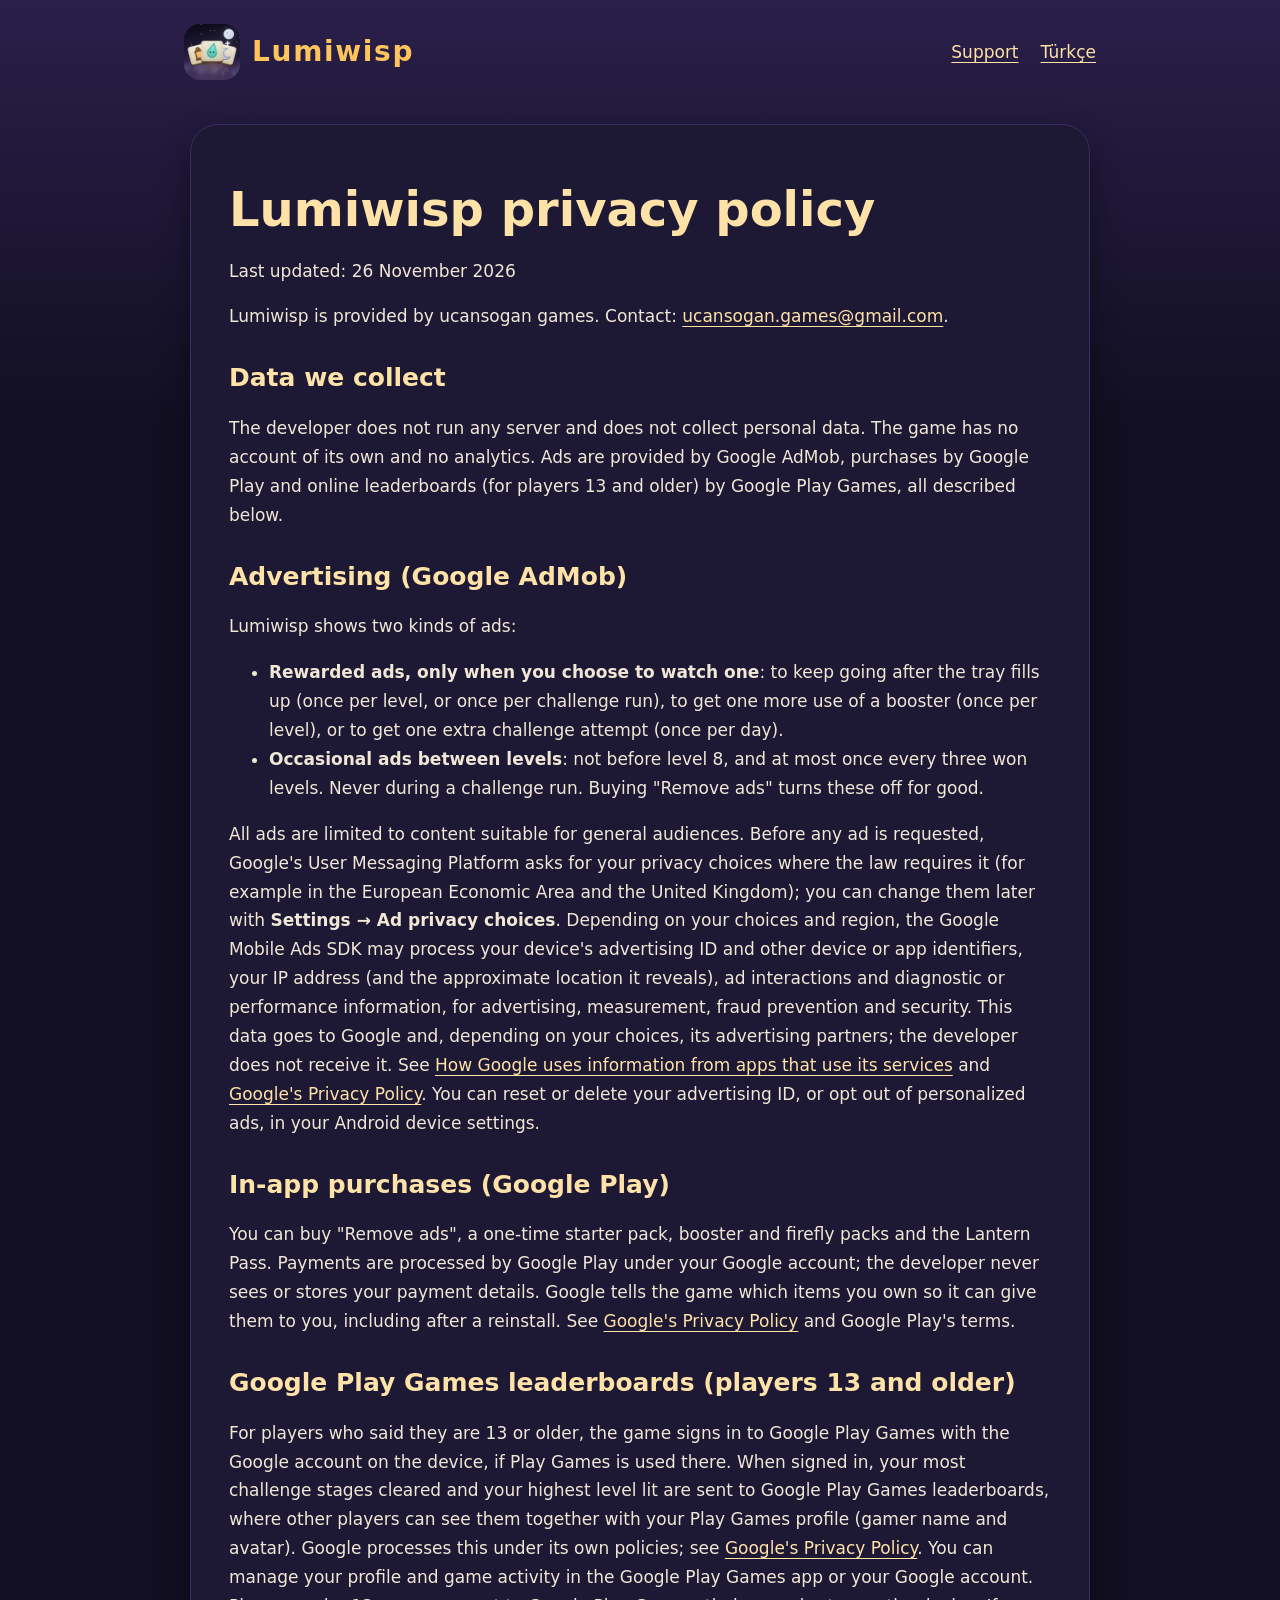
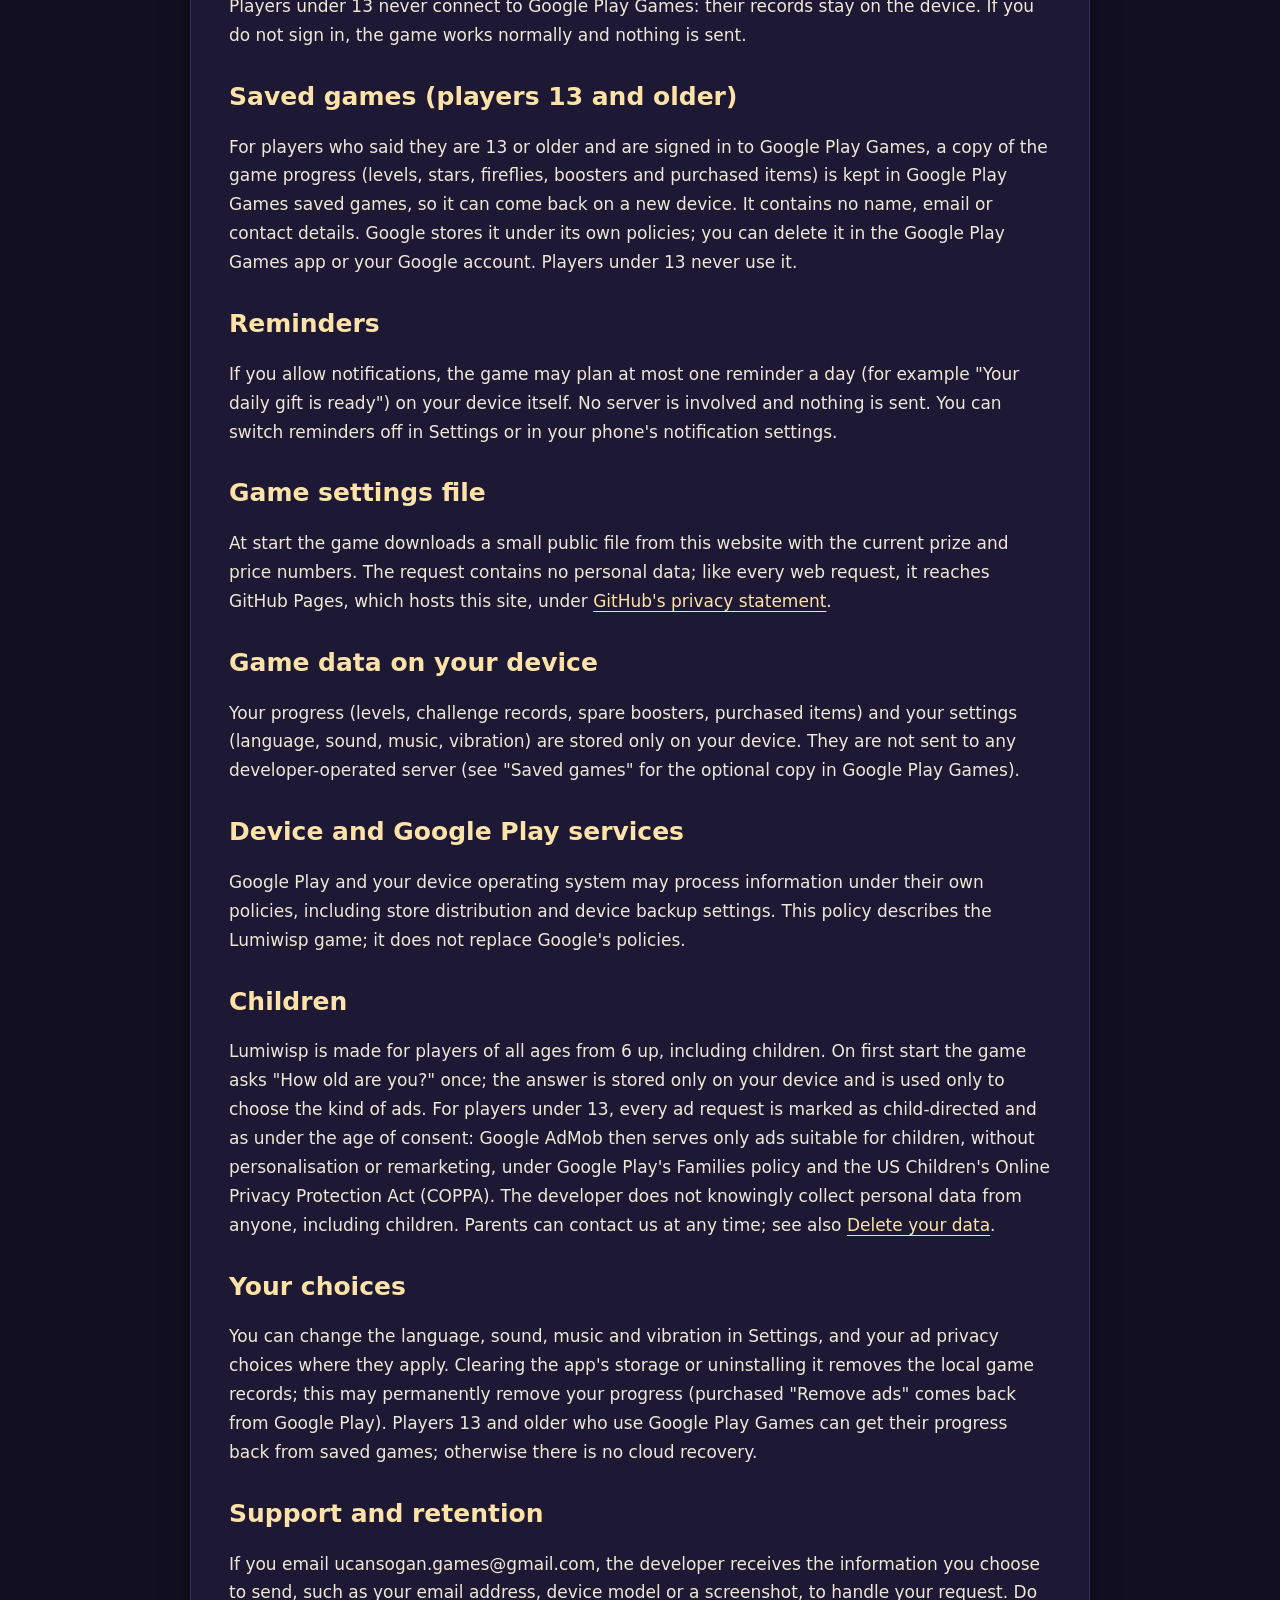
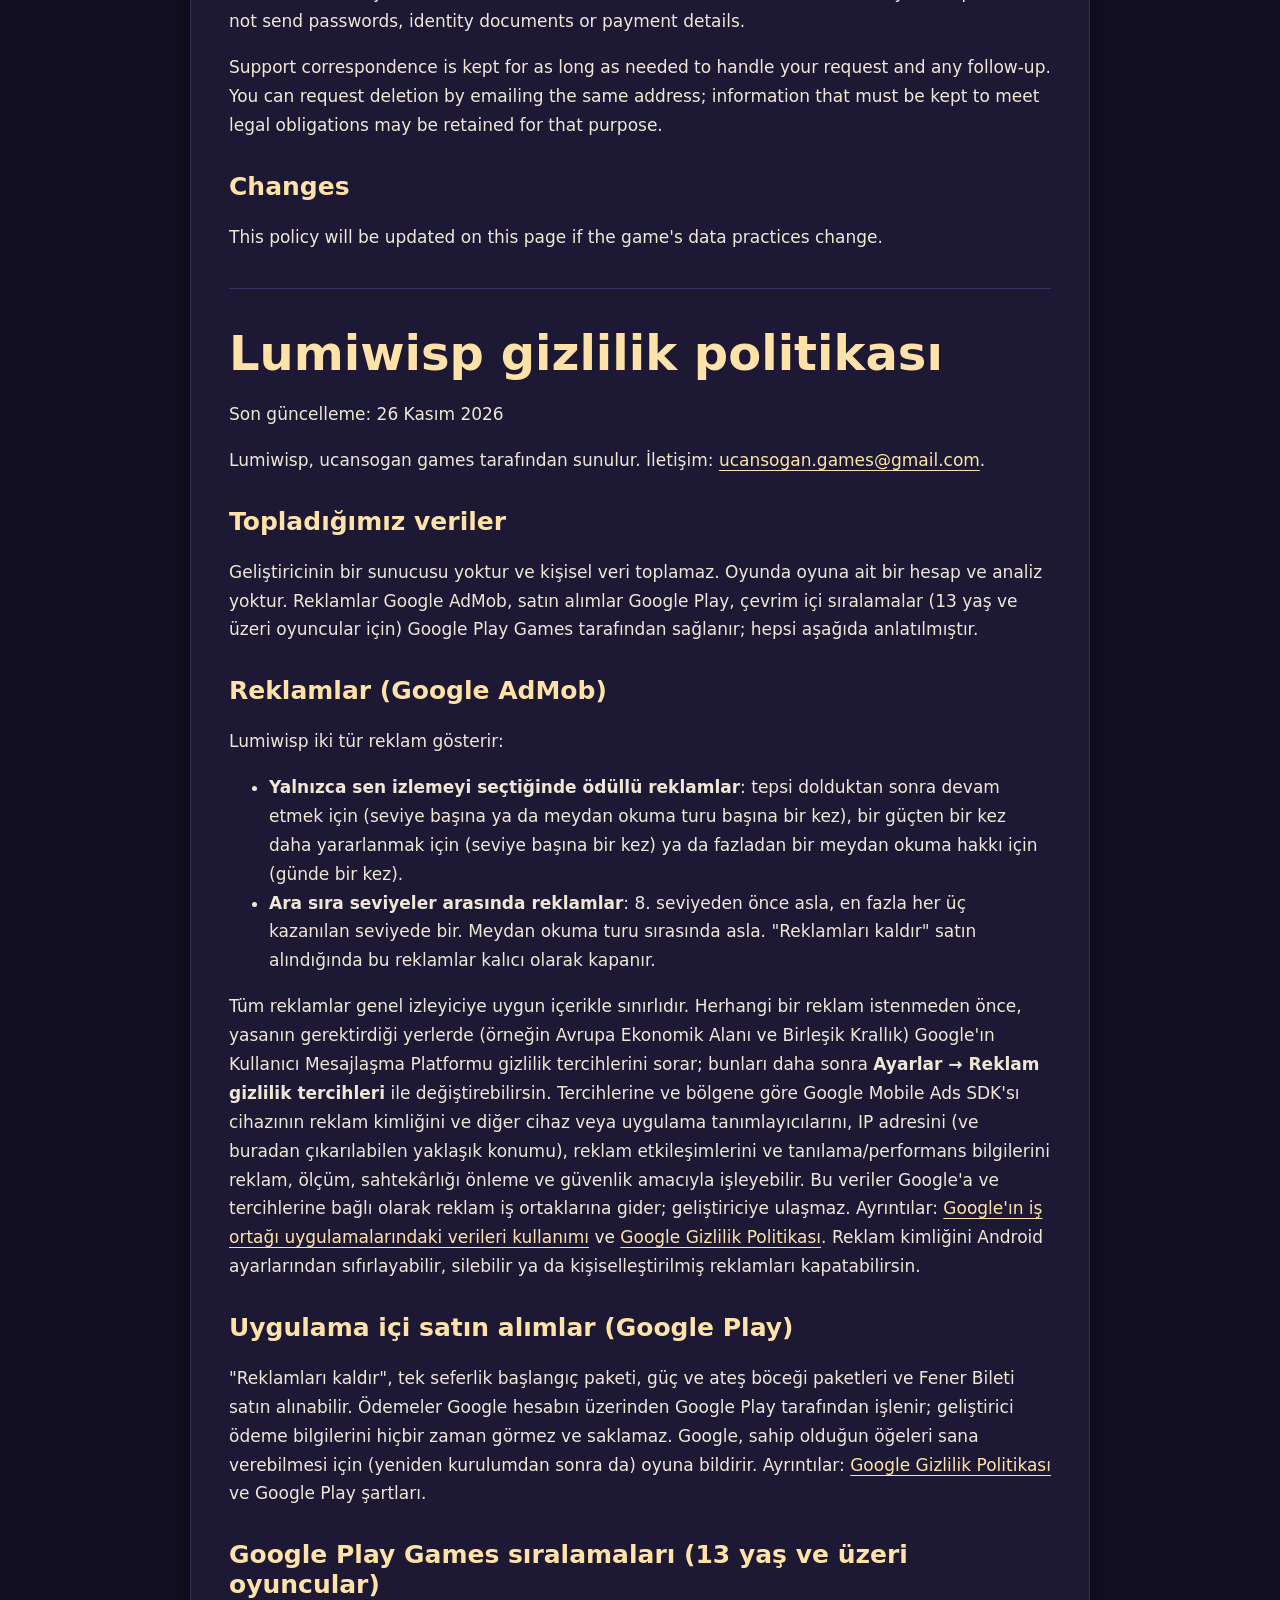
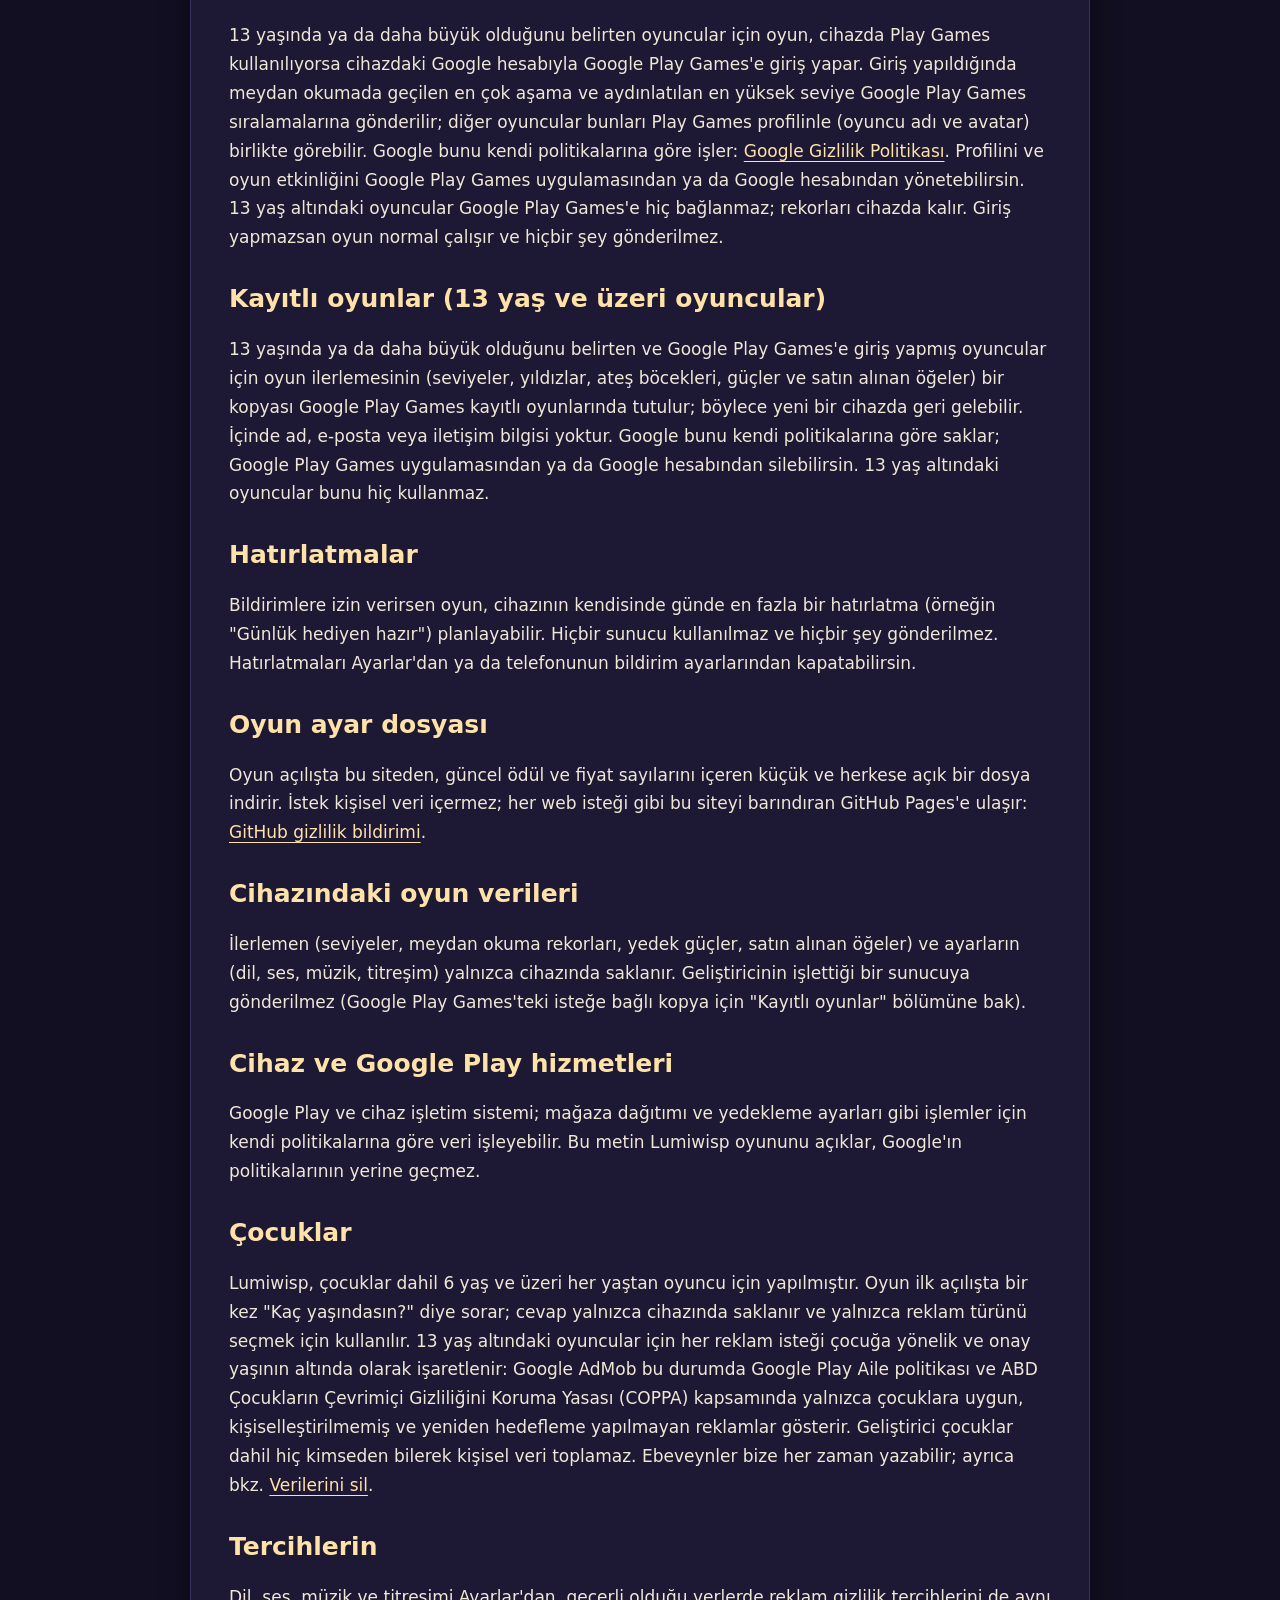
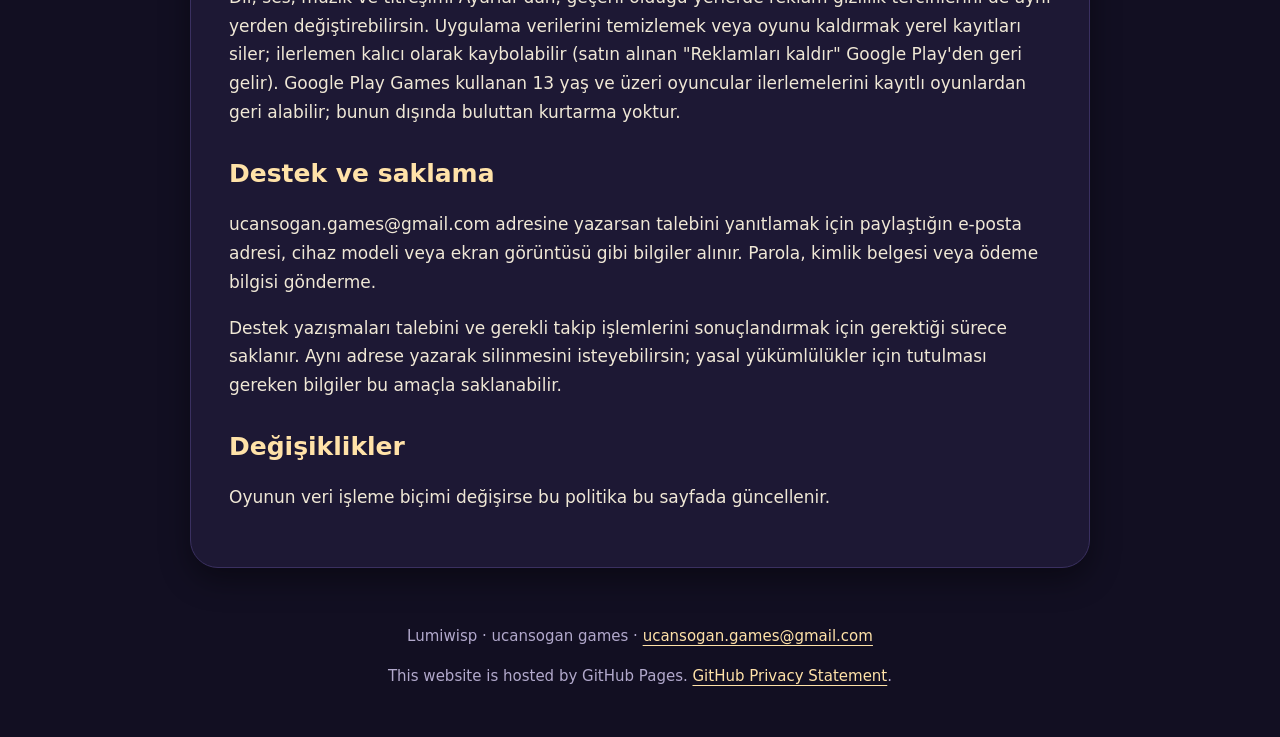
==== commit 9b781ac5: "privacy and economy" ====
--- a/privacy.html
+++ b/privacy.html
@@ -2,36 +2,42 @@
 <html lang="en"><head><meta charset="utf-8"><meta name="viewport" content="width=device-width,initial-scale=1"><title>Lumiwisp — Privacy Policy / Gizlilik</title><link rel="stylesheet" href="styles.css"><link rel="icon" type="image/png" href="icon.png"></head>
 <body><header><a class="brand" href="index.html"><img src="icon.png" alt="" width="56" height="56">Lumiwisp</a><nav aria-label="Main"><a href="index.html">Support</a><a href="#turkce" lang="tr">Türkçe</a></nav></header><main>
 
-<h1>Lumiwisp privacy policy</h1><p>Last updated: 25 November 2026</p>
+<h1>Lumiwisp privacy policy</h1><p>Last updated: 26 November 2026</p>
 <p>Lumiwisp is provided by ucansogan games. Contact: <a href="mailto:ucansogan.games@gmail.com">ucansogan.games@gmail.com</a>.</p>
 <h2>Data we collect</h2><p>The developer does not run any server and does not collect personal data. The game has no account of its own and no analytics. Ads are provided by Google AdMob, purchases by Google Play and online leaderboards (for players 13 and older) by Google Play Games, all described below.</p>
 <h2>Advertising (Google AdMob)</h2><p>Lumiwisp shows two kinds of ads:</p>
 <ul><li><strong>Rewarded ads, only when you choose to watch one</strong>: to keep going after the tray fills up (once per level, or once per challenge run), to get one more use of a booster (once per level), or to get one extra challenge attempt (once per day).</li>
 <li><strong>Occasional ads between levels</strong>: not before level 8, and at most once every three won levels. Never during a challenge run. Buying "Remove ads" turns these off for good.</li></ul>
 <p>All ads are limited to content suitable for general audiences. Before any ad is requested, Google's User Messaging Platform asks for your privacy choices where the law requires it (for example in the European Economic Area and the United Kingdom); you can change them later with <strong>Settings → Ad privacy choices</strong>. Depending on your choices and region, the Google Mobile Ads SDK may process your device's advertising ID and other device or app identifiers, your IP address (and the approximate location it reveals), ad interactions and diagnostic or performance information, for advertising, measurement, fraud prevention and security. This data goes to Google and, depending on your choices, its advertising partners; the developer does not receive it. See <a href="https://policies.google.com/technologies/partner-sites">How Google uses information from apps that use its services</a> and <a href="https://policies.google.com/privacy">Google's Privacy Policy</a>. You can reset or delete your advertising ID, or opt out of personalized ads, in your Android device settings.</p>
-<h2>In-app purchases (Google Play)</h2><p>You can buy "Remove ads" and booster packs. Payments are processed by Google Play under your Google account; the developer never sees or stores your payment details. Google tells the game which items you own so it can give them to you, including after a reinstall. See <a href="https://policies.google.com/privacy">Google's Privacy Policy</a> and Google Play's terms.</p>
+<h2>In-app purchases (Google Play)</h2><p>You can buy "Remove ads", a one-time starter pack, booster and firefly packs and the Lantern Pass. Payments are processed by Google Play under your Google account; the developer never sees or stores your payment details. Google tells the game which items you own so it can give them to you, including after a reinstall. See <a href="https://policies.google.com/privacy">Google's Privacy Policy</a> and Google Play's terms.</p>
 <h2>Google Play Games leaderboards (players 13 and older)</h2><p>For players who said they are 13 or older, the game signs in to Google Play Games with the Google account on the device, if Play Games is used there. When signed in, your most challenge stages cleared and your highest level lit are sent to Google Play Games leaderboards, where other players can see them together with your Play Games profile (gamer name and avatar). Google processes this under its own policies; see <a href="https://policies.google.com/privacy">Google's Privacy Policy</a>. You can manage your profile and game activity in the Google Play Games app or your Google account. Players under 13 never connect to Google Play Games: their records stay on the device. If you do not sign in, the game works normally and nothing is sent.</p>
-<h2>Game data on your device</h2><p>Your progress (levels, challenge records, spare boosters, purchased items) and your settings (language, sound, music, vibration) are stored only on your device. They are not sent to any developer-operated server.</p>
+<h2>Saved games (players 13 and older)</h2><p>For players who said they are 13 or older and are signed in to Google Play Games, a copy of the game progress (levels, stars, fireflies, boosters and purchased items) is kept in Google Play Games saved games, so it can come back on a new device. It contains no name, email or contact details. Google stores it under its own policies; you can delete it in the Google Play Games app or your Google account. Players under 13 never use it.</p>
+<h2>Reminders</h2><p>If you allow notifications, the game may plan at most one reminder a day (for example "Your daily gift is ready") on your device itself. No server is involved and nothing is sent. You can switch reminders off in Settings or in your phone's notification settings.</p>
+<h2>Game settings file</h2><p>At start the game downloads a small public file from this website with the current prize and price numbers. The request contains no personal data; like every web request, it reaches GitHub Pages, which hosts this site, under <a href="https://docs.github.com/site-policy/privacy-policies/github-general-privacy-statement">GitHub's privacy statement</a>.</p>
+<h2>Game data on your device</h2><p>Your progress (levels, challenge records, spare boosters, purchased items) and your settings (language, sound, music, vibration) are stored only on your device. They are not sent to any developer-operated server (see "Saved games" for the optional copy in Google Play Games).</p>
 <h2>Device and Google Play services</h2><p>Google Play and your device operating system may process information under their own policies, including store distribution and device backup settings. This policy describes the Lumiwisp game; it does not replace Google's policies.</p>
 <h2>Children</h2><p>Lumiwisp is made for players of all ages from 6 up, including children. On first start the game asks "How old are you?" once; the answer is stored only on your device and is used only to choose the kind of ads. For players under 13, every ad request is marked as child-directed and as under the age of consent: Google AdMob then serves only ads suitable for children, without personalisation or remarketing, under Google Play's Families policy and the US Children's Online Privacy Protection Act (COPPA). The developer does not knowingly collect personal data from anyone, including children. Parents can contact us at any time; see also <a href="delete-data.html">Delete your data</a>.</p>
-<h2>Your choices</h2><p>You can change the language, sound, music and vibration in Settings, and your ad privacy choices where they apply. Clearing the app's storage or uninstalling it removes the local game records; this may permanently remove your progress (purchased "Remove ads" comes back from Google Play). There is no cloud progress recovery service.</p>
+<h2>Your choices</h2><p>You can change the language, sound, music and vibration in Settings, and your ad privacy choices where they apply. Clearing the app's storage or uninstalling it removes the local game records; this may permanently remove your progress (purchased "Remove ads" comes back from Google Play). Players 13 and older who use Google Play Games can get their progress back from saved games; otherwise there is no cloud recovery.</p>
 <h2>Support and retention</h2><p>If you email ucansogan.games@gmail.com, the developer receives the information you choose to send, such as your email address, device model or a screenshot, to handle your request. Do not send passwords, identity documents or payment details.</p>
 <p>Support correspondence is kept for as long as needed to handle your request and any follow-up. You can request deletion by emailing the same address; information that must be kept to meet legal obligations may be retained for that purpose.</p>
 <h2>Changes</h2><p>This policy will be updated on this page if the game's data practices change.</p>
 <hr>
-<section id="turkce" lang="tr"><h1>Lumiwisp gizlilik politikası</h1><p>Son güncelleme: 25 Kasım 2026</p>
+<section id="turkce" lang="tr"><h1>Lumiwisp gizlilik politikası</h1><p>Son güncelleme: 26 Kasım 2026</p>
 <p>Lumiwisp, ucansogan games tarafından sunulur. İletişim: <a href="mailto:ucansogan.games@gmail.com">ucansogan.games@gmail.com</a>.</p>
 <h2>Topladığımız veriler</h2><p>Geliştiricinin bir sunucusu yoktur ve kişisel veri toplamaz. Oyunda oyuna ait bir hesap ve analiz yoktur. Reklamlar Google AdMob, satın alımlar Google Play, çevrim içi sıralamalar (13 yaş ve üzeri oyuncular için) Google Play Games tarafından sağlanır; hepsi aşağıda anlatılmıştır.</p>
 <h2>Reklamlar (Google AdMob)</h2><p>Lumiwisp iki tür reklam gösterir:</p>
 <ul><li><strong>Yalnızca sen izlemeyi seçtiğinde ödüllü reklamlar</strong>: tepsi dolduktan sonra devam etmek için (seviye başına ya da meydan okuma turu başına bir kez), bir güçten bir kez daha yararlanmak için (seviye başına bir kez) ya da fazladan bir meydan okuma hakkı için (günde bir kez).</li>
 <li><strong>Ara sıra seviyeler arasında reklamlar</strong>: 8. seviyeden önce asla, en fazla her üç kazanılan seviyede bir. Meydan okuma turu sırasında asla. "Reklamları kaldır" satın alındığında bu reklamlar kalıcı olarak kapanır.</li></ul>
 <p>Tüm reklamlar genel izleyiciye uygun içerikle sınırlıdır. Herhangi bir reklam istenmeden önce, yasanın gerektirdiği yerlerde (örneğin Avrupa Ekonomik Alanı ve Birleşik Krallık) Google'ın Kullanıcı Mesajlaşma Platformu gizlilik tercihlerini sorar; bunları daha sonra <strong>Ayarlar → Reklam gizlilik tercihleri</strong> ile değiştirebilirsin. Tercihlerine ve bölgene göre Google Mobile Ads SDK'sı cihazının reklam kimliğini ve diğer cihaz veya uygulama tanımlayıcılarını, IP adresini (ve buradan çıkarılabilen yaklaşık konumu), reklam etkileşimlerini ve tanılama/performans bilgilerini reklam, ölçüm, sahtekârlığı önleme ve güvenlik amacıyla işleyebilir. Bu veriler Google'a ve tercihlerine bağlı olarak reklam iş ortaklarına gider; geliştiriciye ulaşmaz. Ayrıntılar: <a href="https://policies.google.com/technologies/partner-sites?hl=tr">Google'ın iş ortağı uygulamalarındaki verileri kullanımı</a> ve <a href="https://policies.google.com/privacy?hl=tr">Google Gizlilik Politikası</a>. Reklam kimliğini Android ayarlarından sıfırlayabilir, silebilir ya da kişiselleştirilmiş reklamları kapatabilirsin.</p>
-<h2>Uygulama içi satın alımlar (Google Play)</h2><p>"Reklamları kaldır" ve güç paketleri satın alınabilir. Ödemeler Google hesabın üzerinden Google Play tarafından işlenir; geliştirici ödeme bilgilerini hiçbir zaman görmez ve saklamaz. Google, sahip olduğun öğeleri sana verebilmesi için (yeniden kurulumdan sonra da) oyuna bildirir. Ayrıntılar: <a href="https://policies.google.com/privacy?hl=tr">Google Gizlilik Politikası</a> ve Google Play şartları.</p>
+<h2>Uygulama içi satın alımlar (Google Play)</h2><p>"Reklamları kaldır", tek seferlik başlangıç paketi, güç ve ateş böceği paketleri ve Fener Bileti satın alınabilir. Ödemeler Google hesabın üzerinden Google Play tarafından işlenir; geliştirici ödeme bilgilerini hiçbir zaman görmez ve saklamaz. Google, sahip olduğun öğeleri sana verebilmesi için (yeniden kurulumdan sonra da) oyuna bildirir. Ayrıntılar: <a href="https://policies.google.com/privacy?hl=tr">Google Gizlilik Politikası</a> ve Google Play şartları.</p>
 <h2>Google Play Games sıralamaları (13 yaş ve üzeri oyuncular)</h2><p>13 yaşında ya da daha büyük olduğunu belirten oyuncular için oyun, cihazda Play Games kullanılıyorsa cihazdaki Google hesabıyla Google Play Games'e giriş yapar. Giriş yapıldığında meydan okumada geçilen en çok aşama ve aydınlatılan en yüksek seviye Google Play Games sıralamalarına gönderilir; diğer oyuncular bunları Play Games profilinle (oyuncu adı ve avatar) birlikte görebilir. Google bunu kendi politikalarına göre işler: <a href="https://policies.google.com/privacy?hl=tr">Google Gizlilik Politikası</a>. Profilini ve oyun etkinliğini Google Play Games uygulamasından ya da Google hesabından yönetebilirsin. 13 yaş altındaki oyuncular Google Play Games'e hiç bağlanmaz; rekorları cihazda kalır. Giriş yapmazsan oyun normal çalışır ve hiçbir şey gönderilmez.</p>
-<h2>Cihazındaki oyun verileri</h2><p>İlerlemen (seviyeler, meydan okuma rekorları, yedek güçler, satın alınan öğeler) ve ayarların (dil, ses, müzik, titreşim) yalnızca cihazında saklanır. Geliştiricinin işlettiği bir sunucuya gönderilmez.</p>
+<h2>Kayıtlı oyunlar (13 yaş ve üzeri oyuncular)</h2><p>13 yaşında ya da daha büyük olduğunu belirten ve Google Play Games'e giriş yapmış oyuncular için oyun ilerlemesinin (seviyeler, yıldızlar, ateş böcekleri, güçler ve satın alınan öğeler) bir kopyası Google Play Games kayıtlı oyunlarında tutulur; böylece yeni bir cihazda geri gelebilir. İçinde ad, e-posta veya iletişim bilgisi yoktur. Google bunu kendi politikalarına göre saklar; Google Play Games uygulamasından ya da Google hesabından silebilirsin. 13 yaş altındaki oyuncular bunu hiç kullanmaz.</p>
+<h2>Hatırlatmalar</h2><p>Bildirimlere izin verirsen oyun, cihazının kendisinde günde en fazla bir hatırlatma (örneğin "Günlük hediyen hazır") planlayabilir. Hiçbir sunucu kullanılmaz ve hiçbir şey gönderilmez. Hatırlatmaları Ayarlar'dan ya da telefonunun bildirim ayarlarından kapatabilirsin.</p>
+<h2>Oyun ayar dosyası</h2><p>Oyun açılışta bu siteden, güncel ödül ve fiyat sayılarını içeren küçük ve herkese açık bir dosya indirir. İstek kişisel veri içermez; her web isteği gibi bu siteyi barındıran GitHub Pages'e ulaşır: <a href="https://docs.github.com/site-policy/privacy-policies/github-general-privacy-statement">GitHub gizlilik bildirimi</a>.</p>
+<h2>Cihazındaki oyun verileri</h2><p>İlerlemen (seviyeler, meydan okuma rekorları, yedek güçler, satın alınan öğeler) ve ayarların (dil, ses, müzik, titreşim) yalnızca cihazında saklanır. Geliştiricinin işlettiği bir sunucuya gönderilmez (Google Play Games'teki isteğe bağlı kopya için "Kayıtlı oyunlar" bölümüne bak).</p>
 <h2>Cihaz ve Google Play hizmetleri</h2><p>Google Play ve cihaz işletim sistemi; mağaza dağıtımı ve yedekleme ayarları gibi işlemler için kendi politikalarına göre veri işleyebilir. Bu metin Lumiwisp oyununu açıklar, Google'ın politikalarının yerine geçmez.</p>
 <h2>Çocuklar</h2><p>Lumiwisp, çocuklar dahil 6 yaş ve üzeri her yaştan oyuncu için yapılmıştır. Oyun ilk açılışta bir kez "Kaç yaşındasın?" diye sorar; cevap yalnızca cihazında saklanır ve yalnızca reklam türünü seçmek için kullanılır. 13 yaş altındaki oyuncular için her reklam isteği çocuğa yönelik ve onay yaşının altında olarak işaretlenir: Google AdMob bu durumda Google Play Aile politikası ve ABD Çocukların Çevrimiçi Gizliliğini Koruma Yasası (COPPA) kapsamında yalnızca çocuklara uygun, kişiselleştirilmemiş ve yeniden hedefleme yapılmayan reklamlar gösterir. Geliştirici çocuklar dahil hiç kimseden bilerek kişisel veri toplamaz. Ebeveynler bize her zaman yazabilir; ayrıca bkz. <a href="delete-data.html">Verilerini sil</a>.</p>
-<h2>Tercihlerin</h2><p>Dil, ses, müzik ve titreşimi Ayarlar'dan, geçerli olduğu yerlerde reklam gizlilik tercihlerini de aynı yerden değiştirebilirsin. Uygulama verilerini temizlemek veya oyunu kaldırmak yerel kayıtları siler; ilerlemen kalıcı olarak kaybolabilir (satın alınan "Reklamları kaldır" Google Play'den geri gelir). Buluttan ilerleme kurtarma hizmeti yoktur.</p>
+<h2>Tercihlerin</h2><p>Dil, ses, müzik ve titreşimi Ayarlar'dan, geçerli olduğu yerlerde reklam gizlilik tercihlerini de aynı yerden değiştirebilirsin. Uygulama verilerini temizlemek veya oyunu kaldırmak yerel kayıtları siler; ilerlemen kalıcı olarak kaybolabilir (satın alınan "Reklamları kaldır" Google Play'den geri gelir). Google Play Games kullanan 13 yaş ve üzeri oyuncular ilerlemelerini kayıtlı oyunlardan geri alabilir; bunun dışında buluttan kurtarma yoktur.</p>
 <h2>Destek ve saklama</h2><p>ucansogan.games@gmail.com adresine yazarsan talebini yanıtlamak için paylaştığın e-posta adresi, cihaz modeli veya ekran görüntüsü gibi bilgiler alınır. Parola, kimlik belgesi veya ödeme bilgisi gönderme.</p>
 <p>Destek yazışmaları talebini ve gerekli takip işlemlerini sonuçlandırmak için gerektiği sürece saklanır. Aynı adrese yazarak silinmesini isteyebilirsin; yasal yükümlülükler için tutulması gereken bilgiler bu amaçla saklanabilir.</p>
 <h2>Değişiklikler</h2><p>Oyunun veri işleme biçimi değişirse bu politika bu sayfada güncellenir.</p></section>
